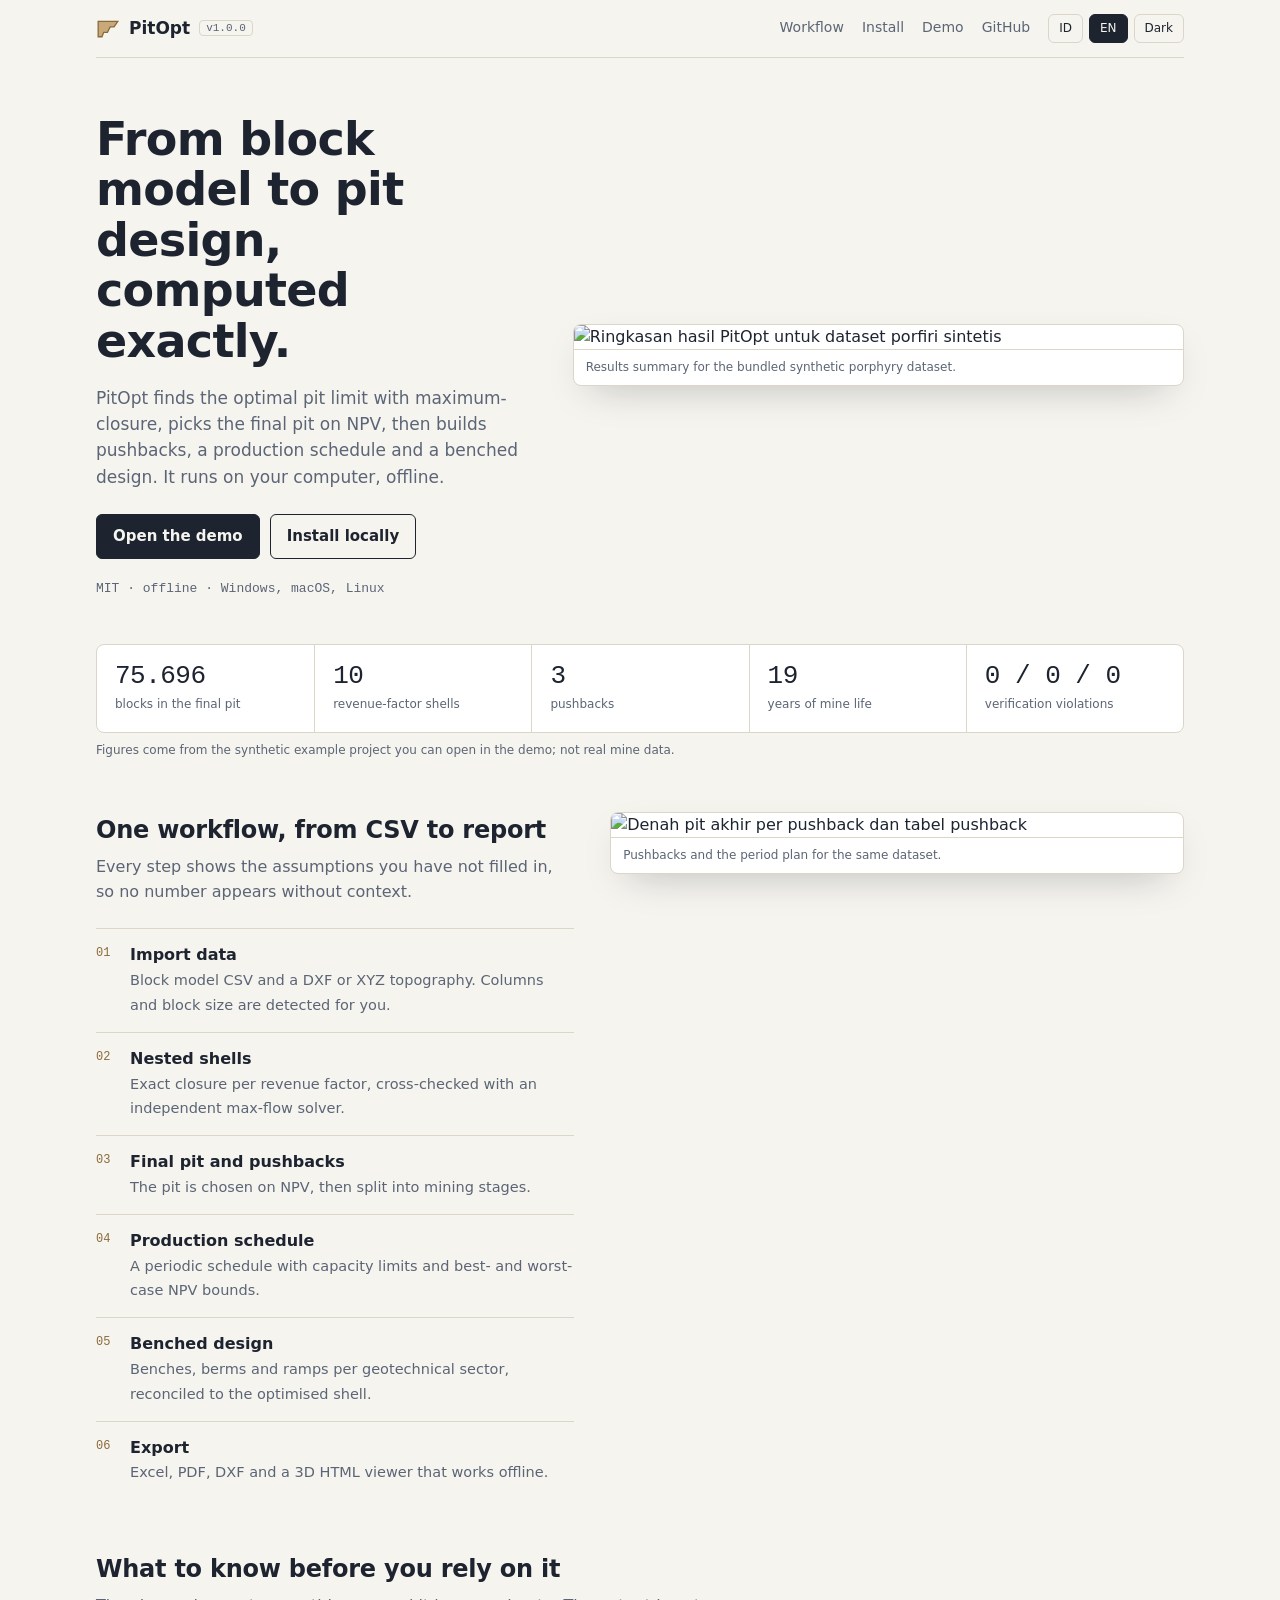
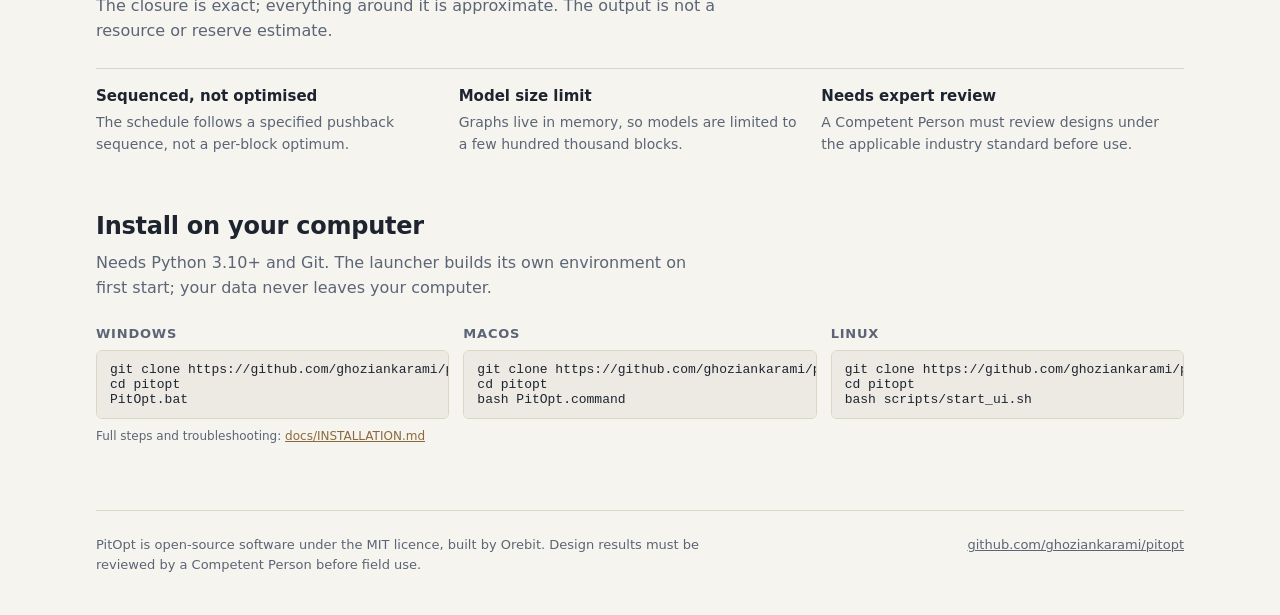
==== pitopt/ui/static/landing.html @ 596ec7da "Release v1.0.0: landing page, /demo workspace, clean install and export" ====
<!doctype html>
<html lang="id">
<head>
<meta charset="utf-8">
<meta name="viewport" content="width=device-width, initial-scale=1">
<title>PitOpt — Optimasi Tambang Terbuka</title>
<meta name="description" content="PitOpt: optimasi batas tambang terbuka secara eksak, pushback, jadwal produksi, dan desain jenjang. Berjalan lokal, offline.">
<link rel="icon" href="data:image/svg+xml,%3Csvg xmlns='http://www.w3.org/2000/svg' viewBox='0 0 22 22'%3E%3Cpath d='M2 5H20L16.5 10H13L10.5 15H7L5.5 19H2Z' fill='%23C9A97A' stroke='%238A6A3B' stroke-width='1.2'/%3E%3C/svg%3E">
<style>
@font-face{font-family:"IBM Plex Sans";src:url("/static/fonts/IBMPlexSans-var.woff2") format("woff2");font-weight:100 700;font-display:swap}
@font-face{font-family:"IBM Plex Mono";src:url("/static/fonts/IBMPlexMono-400.woff2") format("woff2");font-weight:400;font-display:swap}
@font-face{font-family:"IBM Plex Mono";src:url("/static/fonts/IBMPlexMono-500.woff2") format("woff2");font-weight:500;font-display:swap}
:root{--bg:#f6f4ef;--surface:#fff;--ink:#1d2430;--muted:#5b6575;--line:#dcd6c8;--accent:#8a6a3b;--accent-ink:#fff;--gold:#c9a97a;--code:#eceae3}
:root[data-theme="dark"]{--bg:#12161d;--surface:#1a202b;--ink:#e8ebf1;--muted:#a3adbd;--line:#2b3445;--accent:#d8b78a;--accent-ink:#12161d;--code:#0e1218}
@media (prefers-color-scheme:dark){:root:not([data-theme="light"]){--bg:#12161d;--surface:#1a202b;--ink:#e8ebf1;--muted:#a3adbd;--line:#2b3445;--accent:#d8b78a;--accent-ink:#12161d;--code:#0e1218}}
*{box-sizing:border-box}html,body{margin:0}
body{background:var(--bg);color:var(--ink);font-family:"IBM Plex Sans",system-ui,-apple-system,"Segoe UI",sans-serif;line-height:1.55}
a{color:var(--accent)}
.wrap{max-width:1120px;margin:0 auto;padding:0 16px}
.mono{font-family:"IBM Plex Mono",ui-monospace,monospace}
header.top{flex-wrap:wrap;display:flex;align-items:center;justify-content:space-between;gap:12px;padding:14px 0;border-bottom:1px solid var(--line)}
.brand{display:flex;align-items:center;gap:9px;font-weight:600;font-size:17px;color:var(--ink);text-decoration:none}
.brand svg{width:24px;height:24px}
.brand small{font:500 11px "IBM Plex Mono",monospace;color:var(--muted);border:1px solid var(--line);padding:1px 6px;border-radius:4px}
nav.links{flex-wrap:wrap;display:flex;gap:18px;align-items:center;font-size:14px}
nav.links a{color:var(--muted);text-decoration:none}nav.links a:hover{color:var(--ink)}
.tools{display:flex;gap:6px}
.tools button{font:inherit;font-size:12px;padding:4px 10px;border:1px solid var(--line);background:transparent;color:var(--ink);border-radius:6px;cursor:pointer}
.tools button[aria-pressed="true"]{background:var(--ink);color:var(--bg);border-color:var(--ink)}
.hero{display:grid;grid-template-columns:minmax(0,5fr) minmax(0,7fr);gap:40px;align-items:center;padding:56px 0 48px}
h1{font-size:clamp(30px,4.2vw,46px);line-height:1.1;margin:0 0 18px;font-weight:650;letter-spacing:-.015em}
.lead{font-size:17px;color:var(--muted);margin:0 0 24px;max-width:540px}
.cta{display:flex;gap:10px;flex-wrap:wrap}
.btn{display:inline-block;padding:10px 16px;border-radius:6px;border:1px solid var(--ink);text-decoration:none;font-weight:600;font-size:15px;color:var(--ink)}
.btn.primary{background:var(--ink);color:var(--bg)}
.facts{margin:22px 0 0;font:13px "IBM Plex Mono",monospace;color:var(--muted)}
.shot{border:1px solid var(--line);border-radius:8px;overflow:hidden;background:var(--surface);box-shadow:0 14px 40px -18px rgba(20,24,32,.35)}
.shot img{display:block;width:100%;height:auto}
.shot figcaption,.cap{font-size:12px;color:var(--muted);padding:8px 12px;border-top:1px solid var(--line)}
.nums{display:grid;grid-template-columns:repeat(5,minmax(0,1fr));border:1px solid var(--line);border-radius:8px;background:var(--surface)}
.nums div{padding:16px 18px;border-left:1px solid var(--line)}.nums div:first-child{border-left:0}
.nums b{display:block;font:500 26px "IBM Plex Mono",monospace;letter-spacing:-.02em}
.nums span{font-size:12px;color:var(--muted)}
.note{font-size:12px;color:var(--muted);margin:8px 0 0}
section{padding:52px 0 0}
h2{font-size:24px;margin:0 0 6px;font-weight:620;letter-spacing:-.01em}
.sub{color:var(--muted);margin:0 0 24px;max-width:620px}
.flow{display:grid;grid-template-columns:minmax(0,5fr) minmax(0,6fr);gap:36px;align-items:start}
ol.steps{list-style:none;margin:0;padding:0;counter-reset:s}
ol.steps li{counter-increment:s;display:grid;grid-template-columns:34px 1fr;padding:14px 0;border-top:1px solid var(--line)}
ol.steps li:before{content:counter(s,decimal-leading-zero);font:500 12px "IBM Plex Mono",monospace;color:var(--accent);padding-top:3px}
ol.steps b{display:block;font-weight:600}ol.steps span{color:var(--muted);font-size:14.5px}
.cols{display:grid;grid-template-columns:repeat(3,minmax(0,1fr));gap:0;border-top:1px solid var(--line)}
.cols div{padding:16px 20px 0 0}.cols h3{font-size:15px;margin:0 0 4px}.cols p{margin:0;font-size:14px;color:var(--muted)}
.os{display:grid;grid-template-columns:repeat(3,minmax(0,1fr));gap:14px}
.os h3{font-size:13px;margin:0 0 6px;font-weight:600;color:var(--muted);text-transform:uppercase;letter-spacing:.06em}
pre{margin:0;background:var(--code);border:1px solid var(--line);border-radius:6px;padding:11px 13px;overflow-x:auto;font:13px "IBM Plex Mono",monospace}
footer{margin-top:64px;padding:24px 0 40px;border-top:1px solid var(--line);color:var(--muted);font-size:13px;display:flex;gap:24px;justify-content:space-between;flex-wrap:wrap}
footer p{margin:0;max-width:640px}footer a{color:var(--muted)}
@media(max-width:860px){.hero,.flow{grid-template-columns:1fr}.hero{padding-top:32px}.nums{grid-template-columns:repeat(2,1fr)}.nums div:nth-child(odd){border-left:0}.nums div{border-top:1px solid var(--line)}.cols,.os{grid-template-columns:minmax(0,1fr)}nav.links a.hide-s{display:none}}
</style>
</head>
<body>
<div class="wrap">
<header class="top">
  <a class="brand" href="/" aria-label="PitOpt"><svg viewBox="0 0 22 22" aria-hidden="true"><path d="M2 5H20L16.5 10H13L10.5 15H7L5.5 19H2Z" fill="#C9A97A" stroke="#8A6A3B" stroke-width="1.2"/></svg>PitOpt <small>v1.0.0</small></a>
  <nav class="links"><a class="hide-s" href="#alur" data-i18n="nAlur">Alur kerja</a><a class="hide-s" href="#pasang" data-i18n="nPasang">Pasang</a><a href="/demo" data-i18n="nDemo">Demo</a><a href="https://github.com/ghoziankarami/pitopt" target="_blank" rel="noopener noreferrer">GitHub</a>
    <span class="tools"><button type="button" id="lang-id" data-lang="id" aria-pressed="true">ID</button><button type="button" id="lang-en" data-lang="en" aria-pressed="false">EN</button><button type="button" id="theme-toggle" aria-pressed="false" data-i18n="theme">Gelap</button></span></nav>
</header>
<main>
<div class="hero">
  <div>
    <h1 data-i18n="h1">Dari block model ke desain pit, dihitung eksak.</h1>
    <p class="lead" data-i18n="lead">PitOpt mencari batas tambang optimal lewat maximum-closure, memilih pit akhir berdasarkan NPV, lalu menyusun pushback, jadwal produksi, dan desain jenjang. Berjalan di komputer Anda, tanpa internet.</p>
    <div class="cta"><a class="btn primary" href="/demo" data-i18n="ctaDemo">Buka demo</a><a class="btn" href="#pasang" data-i18n="ctaInstall">Pasang di komputer</a></div>
    <p class="facts" data-i18n="facts">MIT · offline · Windows, macOS, Linux</p>
  </div>
  <figure class="shot" style="margin:0"><img src="/static/img/summary.webp" width="1600" alt="Ringkasan hasil PitOpt untuk dataset porfiri sintetis" fetchpriority="high"><figcaption data-i18n="cap1">Ringkasan hasil, dataset porfiri sintetis bawaan.</figcaption></figure>
</div>

<div class="nums" role="list">
  <div role="listitem"><b>75.696</b><span data-i18n="n1">blok dalam pit akhir</span></div>
  <div role="listitem"><b>10</b><span data-i18n="n2">shell revenue factor</span></div>
  <div role="listitem"><b>3</b><span data-i18n="n3">pushback</span></div>
  <div role="listitem"><b>19</b><span data-i18n="n4">tahun umur tambang</span></div>
  <div role="listitem"><b>0 / 0 / 0</b><span data-i18n="n5">pelanggaran verifikasi</span></div>
</div>
<p class="note" data-i18n="nnote">Angka dari proyek contoh sintetis yang dapat dibuka di demo; bukan data tambang nyata.</p>

<section id="alur">
  <div class="flow">
    <div>
      <h2 data-i18n="h2a">Satu alur, dari file CSV sampai laporan</h2>
      <p class="sub" data-i18n="s2a">Setiap langkah menampilkan asumsi yang belum Anda isi, supaya angka tidak keluar tanpa konteks.</p>
      <ol class="steps">
        <li><div><b data-i18n="a1t">Impor data</b><span data-i18n="a1p">Block model CSV dan topografi DXF atau XYZ. Kolom dan ukuran blok dikenali otomatis.</span></div></li>
        <li><div><b data-i18n="a2t">Shell bertingkat</b><span data-i18n="a2p">Closure eksak per revenue factor, diperiksa ulang dengan solver max-flow independen.</span></div></li>
        <li><div><b data-i18n="a3t">Pit akhir dan pushback</b><span data-i18n="a3p">Pit dipilih berdasarkan NPV, lalu dipecah menjadi tahap penambangan.</span></div></li>
        <li><div><b data-i18n="a4t">Jadwal produksi</b><span data-i18n="a4p">Jadwal per periode dengan batas kapasitas dan rentang NPV kasus terbaik dan terburuk.</span></div></li>
        <li><div><b data-i18n="a5t">Desain jenjang</b><span data-i18n="a5p">Bench, berm, dan ramp per sektor geoteknik, direkonsiliasi ke shell hasil optimasi.</span></div></li>
        <li><div><b data-i18n="a6t">Ekspor</b><span data-i18n="a6p">Excel, PDF, DXF, dan viewer 3D HTML yang jalan offline.</span></div></li>
      </ol>
    </div>
    <figure class="shot" style="margin:0"><img src="/static/img/pushback.webp" width="1600" loading="lazy" alt="Denah pit akhir per pushback dan tabel pushback"><figcaption data-i18n="cap2">Pushback dan jadwal periode untuk dataset yang sama.</figcaption></figure>
  </div>
</section>

<section>
  <h2 data-i18n="h2b">Yang perlu Anda ketahui sebelum memakainya</h2>
  <p class="sub" data-i18n="s2b">Closure-nya eksak; sisanya pendekatan. Hasil ini bukan estimasi sumber daya atau cadangan.</p>
  <div class="cols">
    <div><h3 data-i18n="b1t">Pendekatan, bukan optimum jadwal</h3><p data-i18n="b1p">Jadwal mengikuti urutan pushback yang ditentukan, bukan dioptimalkan per blok.</p></div>
    <div><h3 data-i18n="b2t">Batas ukuran model</h3><p data-i18n="b2p">Graf berada di memori, jadi model dibatasi sekitar ratusan ribu blok.</p></div>
    <div><h3 data-i18n="b3t">Perlu tinjauan ahli</h3><p data-i18n="b3p">Desain wajib ditinjau Competent Person sesuai standar industri sebelum dipakai.</p></div>
  </div>
</section>

<section id="pasang">
  <h2 data-i18n="h2c">Pasang di komputer Anda</h2>
  <p class="sub" data-i18n="s2c">Butuh Python 3.10+ dan Git. Peluncur membuat lingkungan sendiri pada start pertama; data Anda tidak keluar dari komputer.</p>
  <div class="os">
    <div><h3>Windows</h3><pre>git clone https://github.com/ghoziankarami/pitopt.git
cd pitopt
PitOpt.bat</pre></div>
    <div><h3>macOS</h3><pre>git clone https://github.com/ghoziankarami/pitopt.git
cd pitopt
bash PitOpt.command</pre></div>
    <div><h3>Linux</h3><pre>git clone https://github.com/ghoziankarami/pitopt.git
cd pitopt
bash scripts/start_ui.sh</pre></div>
  </div>
  <p class="note"><span data-i18n="inote">Langkah lengkap dan pemecahan masalah:</span> <a href="https://github.com/ghoziankarami/pitopt/blob/main/docs/INSTALLATION.md" target="_blank" rel="noopener noreferrer">docs/INSTALLATION.md</a></p>
</section>
</main>
<footer>
  <p data-i18n="foot">PitOpt adalah perangkat lunak sumber terbuka berlisensi MIT, dibuat oleh Orebit. Hasil desain wajib ditinjau Competent Person sebelum dipakai di lapangan.</p>
  <p><a href="https://github.com/ghoziankarami/pitopt" target="_blank" rel="noopener noreferrer">github.com/ghoziankarami/pitopt</a></p>
</footer>
</div>
<script>
(function () {
  var dict = {
    id: {theme:"Gelap",nAlur:"Alur kerja",nPasang:"Pasang",nDemo:"Demo",
      h1:"Dari block model ke desain pit, dihitung eksak.",
      lead:"PitOpt mencari batas tambang optimal lewat maximum-closure, memilih pit akhir berdasarkan NPV, lalu menyusun pushback, jadwal produksi, dan desain jenjang. Berjalan di komputer Anda, tanpa internet.",
      ctaDemo:"Buka demo",ctaInstall:"Pasang di komputer",facts:"MIT · offline · Windows, macOS, Linux",
      cap1:"Ringkasan hasil, dataset porfiri sintetis bawaan.",
      n1:"blok dalam pit akhir",n2:"shell revenue factor",n3:"pushback",n4:"tahun umur tambang",n5:"pelanggaran verifikasi",
      nnote:"Angka dari proyek contoh sintetis yang dapat dibuka di demo; bukan data tambang nyata.",
      h2a:"Satu alur, dari file CSV sampai laporan",s2a:"Setiap langkah menampilkan asumsi yang belum Anda isi, supaya angka tidak keluar tanpa konteks.",
      a1t:"Impor data",a1p:"Block model CSV dan topografi DXF atau XYZ. Kolom dan ukuran blok dikenali otomatis.",
      a2t:"Shell bertingkat",a2p:"Closure eksak per revenue factor, diperiksa ulang dengan solver max-flow independen.",
      a3t:"Pit akhir dan pushback",a3p:"Pit dipilih berdasarkan NPV, lalu dipecah menjadi tahap penambangan.",
      a4t:"Jadwal produksi",a4p:"Jadwal per periode dengan batas kapasitas dan rentang NPV kasus terbaik dan terburuk.",
      a5t:"Desain jenjang",a5p:"Bench, berm, dan ramp per sektor geoteknik, direkonsiliasi ke shell hasil optimasi.",
      a6t:"Ekspor",a6p:"Excel, PDF, DXF, dan viewer 3D HTML yang jalan offline.",
      cap2:"Pushback dan jadwal periode untuk dataset yang sama.",
      h2b:"Yang perlu Anda ketahui sebelum memakainya",s2b:"Closure-nya eksak; sisanya pendekatan. Hasil ini bukan estimasi sumber daya atau cadangan.",
      b1t:"Pendekatan, bukan optimum jadwal",b1p:"Jadwal mengikuti urutan pushback yang ditentukan, bukan dioptimalkan per blok.",
      b2t:"Batas ukuran model",b2p:"Graf berada di memori, jadi model dibatasi sekitar ratusan ribu blok.",
      b3t:"Perlu tinjauan ahli",b3p:"Desain wajib ditinjau Competent Person sesuai standar industri sebelum dipakai.",
      h2c:"Pasang di komputer Anda",s2c:"Butuh Python 3.10+ dan Git. Peluncur membuat lingkungan sendiri pada start pertama; data Anda tidak keluar dari komputer.",
      inote:"Langkah lengkap dan pemecahan masalah:",
      foot:"PitOpt adalah perangkat lunak sumber terbuka berlisensi MIT, dibuat oleh Orebit. Hasil desain wajib ditinjau Competent Person sebelum dipakai di lapangan."},
    en: {theme:"Dark",nAlur:"Workflow",nPasang:"Install",nDemo:"Demo",
      h1:"From block model to pit design, computed exactly.",
      lead:"PitOpt finds the optimal pit limit with maximum-closure, picks the final pit on NPV, then builds pushbacks, a production schedule and a benched design. It runs on your computer, offline.",
      ctaDemo:"Open the demo",ctaInstall:"Install locally",facts:"MIT · offline · Windows, macOS, Linux",
      cap1:"Results summary for the bundled synthetic porphyry dataset.",
      n1:"blocks in the final pit",n2:"revenue-factor shells",n3:"pushbacks",n4:"years of mine life",n5:"verification violations",
      nnote:"Figures come from the synthetic example project you can open in the demo; not real mine data.",
      h2a:"One workflow, from CSV to report",s2a:"Every step shows the assumptions you have not filled in, so no number appears without context.",
      a1t:"Import data",a1p:"Block model CSV and a DXF or XYZ topography. Columns and block size are detected for you.",
      a2t:"Nested shells",a2p:"Exact closure per revenue factor, cross-checked with an independent max-flow solver.",
      a3t:"Final pit and pushbacks",a3p:"The pit is chosen on NPV, then split into mining stages.",
      a4t:"Production schedule",a4p:"A periodic schedule with capacity limits and best- and worst-case NPV bounds.",
      a5t:"Benched design",a5p:"Benches, berms and ramps per geotechnical sector, reconciled to the optimised shell.",
      a6t:"Export",a6p:"Excel, PDF, DXF and a 3D HTML viewer that works offline.",
      cap2:"Pushbacks and the period plan for the same dataset.",
      h2b:"What to know before you rely on it",s2b:"The closure is exact; everything around it is approximate. The output is not a resource or reserve estimate.",
      b1t:"Sequenced, not optimised",b1p:"The schedule follows a specified pushback sequence, not a per-block optimum.",
      b2t:"Model size limit",b2p:"Graphs live in memory, so models are limited to a few hundred thousand blocks.",
      b3t:"Needs expert review",b3p:"A Competent Person must review designs under the applicable industry standard before use.",
      h2c:"Install on your computer",s2c:"Needs Python 3.10+ and Git. The launcher builds its own environment on first start; your data never leaves your computer.",
      inote:"Full steps and troubleshooting:",
      foot:"PitOpt is open-source software under the MIT licence, built by Orebit. Design results must be reviewed by a Competent Person before field use."}
  };
  var root = document.documentElement;
  function readStore(k){try{return localStorage.getItem(k);}catch(e){return null;}}
  function writeStore(k,v){try{localStorage.setItem(k,v);}catch(e){}}
  function isDark(){return root.getAttribute("data-theme")==="dark"||(!root.getAttribute("data-theme")&&window.matchMedia&&window.matchMedia("(prefers-color-scheme: dark)").matches);}
  function applyLang(lang){
    if(!dict[lang])lang="id"; root.lang=lang;
    document.querySelectorAll("[data-i18n]").forEach(function(el){var k=el.getAttribute("data-i18n");if(dict[lang][k])el.textContent=dict[lang][k];});
    document.getElementById("lang-id").setAttribute("aria-pressed",String(lang==="id"));
    document.getElementById("lang-en").setAttribute("aria-pressed",String(lang==="en"));
    writeStore("pitopt-lang",lang);
  }
  function applyTheme(t){
    if(t==="dark"||t==="light")root.setAttribute("data-theme",t);
    document.getElementById("theme-toggle").setAttribute("aria-pressed",String(isDark()));
    if(t)writeStore("pitopt-theme",t);
  }
  document.getElementById("lang-id").addEventListener("click",function(){applyLang("id");});
  document.getElementById("lang-en").addEventListener("click",function(){applyLang("en");});
  document.getElementById("theme-toggle").addEventListener("click",function(){applyTheme(isDark()?"light":"dark");});
  applyTheme(readStore("pitopt-theme"));
  applyLang(readStore("pitopt-lang")||((navigator.language||"id").toLowerCase().indexOf("en")===0?"en":"id"));
})();
</script>
</body>
</html>
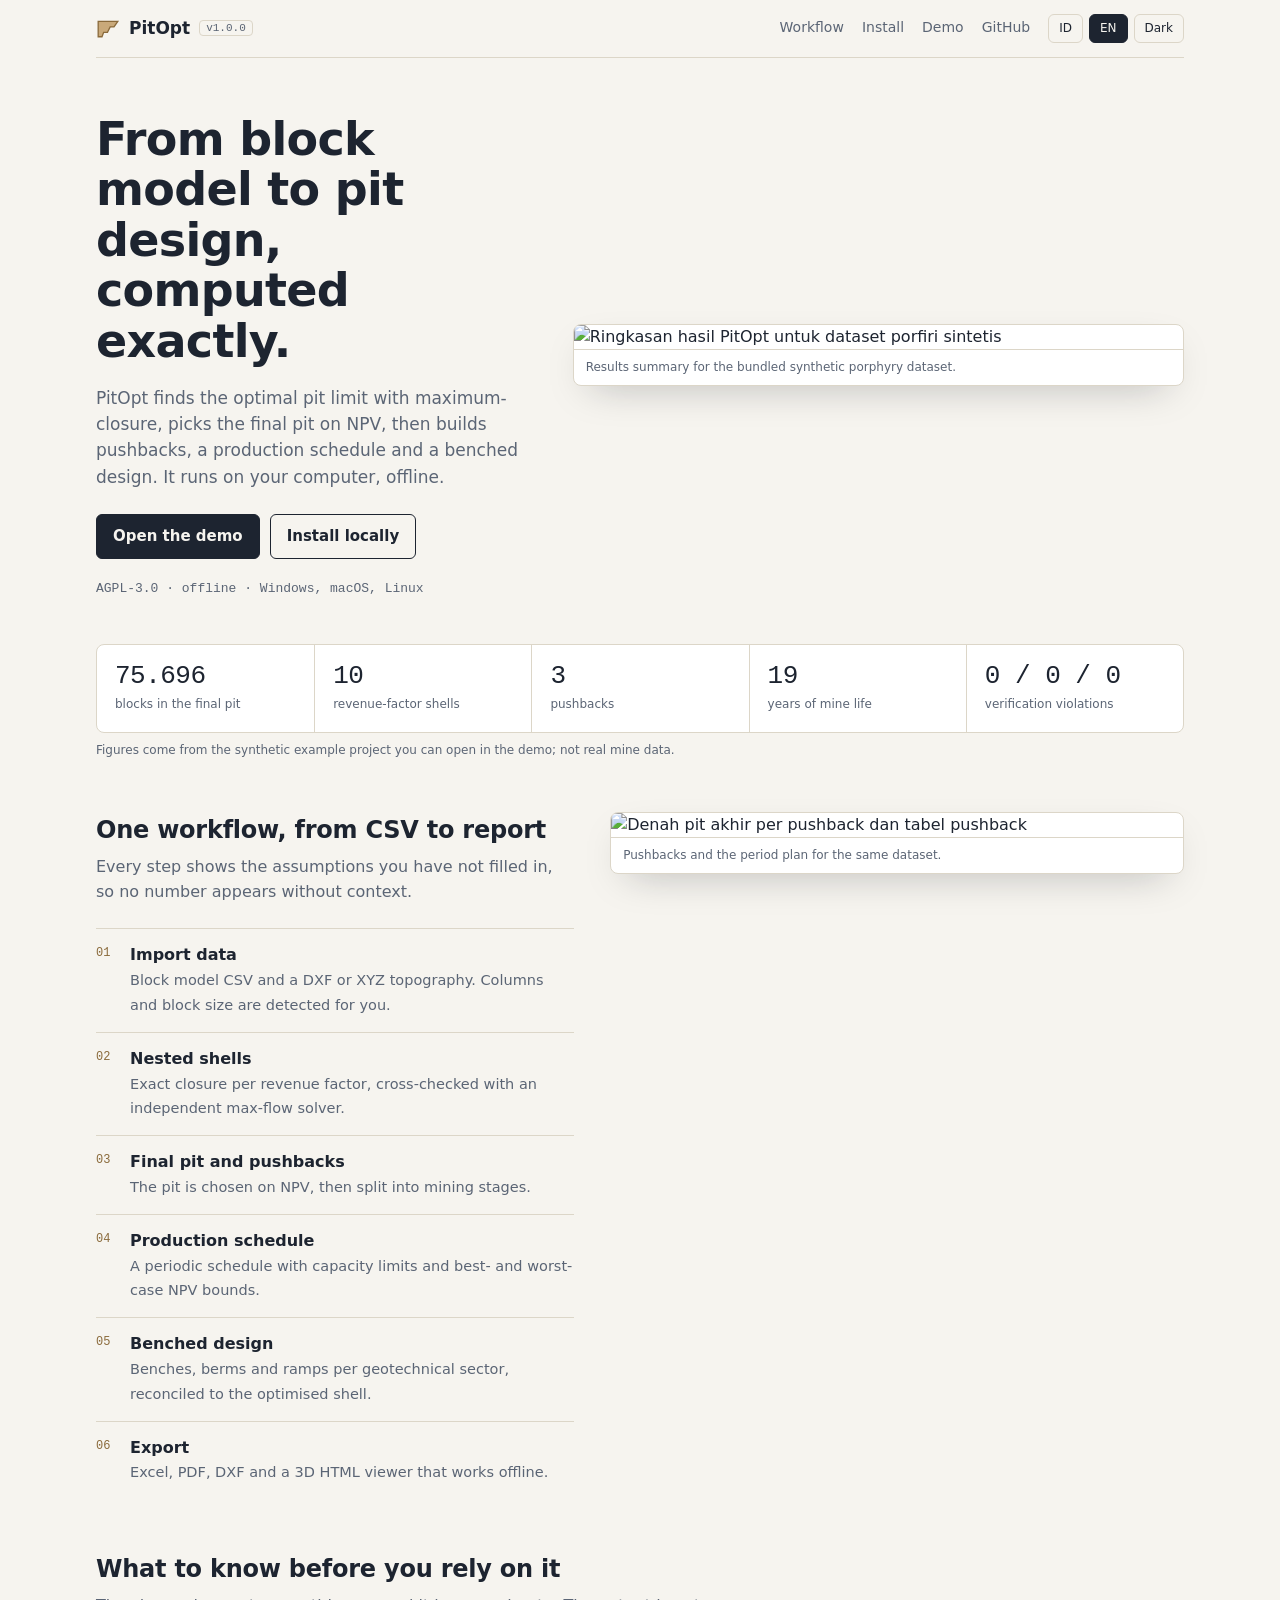
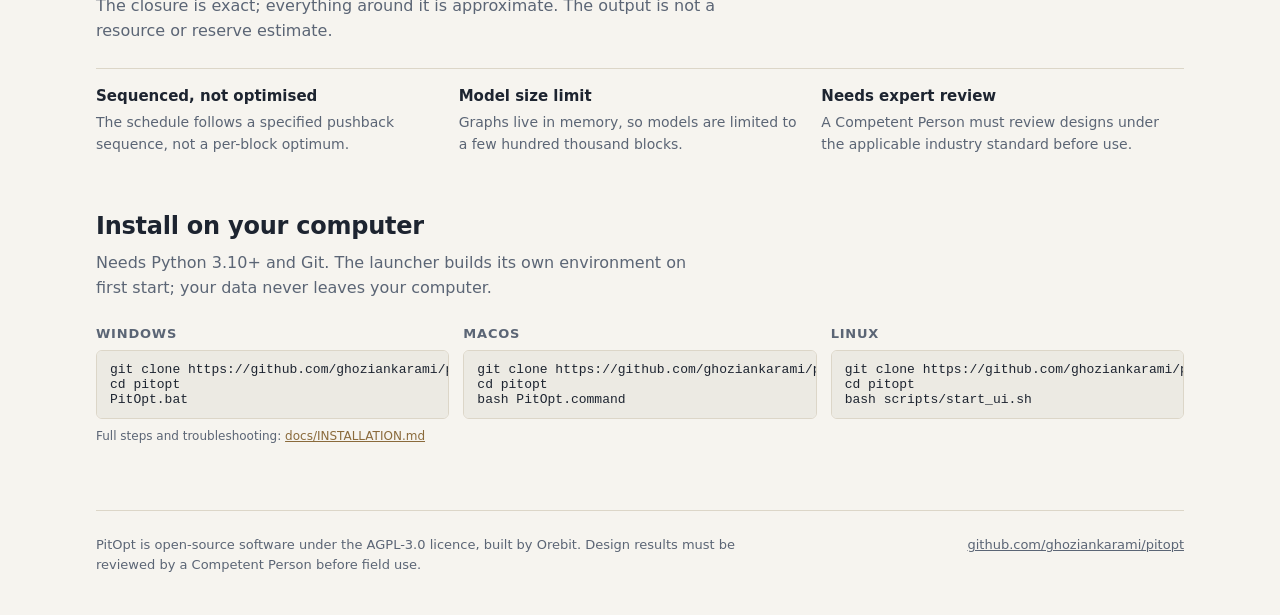
==== commit 05cd6262: "Relicense to AGPL-3.0-only: LICENSE, NOTICE, SPDX headers, DCO sign-off, README and trademark policy" ====
--- a/pitopt/ui/static/landing.html
+++ b/pitopt/ui/static/landing.html
@@ -73,7 +73,7 @@
     <h1 data-i18n="h1">Dari block model ke desain pit, dihitung eksak.</h1>
     <p class="lead" data-i18n="lead">PitOpt mencari batas tambang optimal lewat maximum-closure, memilih pit akhir berdasarkan NPV, lalu menyusun pushback, jadwal produksi, dan desain jenjang. Berjalan di komputer Anda, tanpa internet.</p>
     <div class="cta"><a class="btn primary" href="/demo" data-i18n="ctaDemo">Buka demo</a><a class="btn" href="#pasang" data-i18n="ctaInstall">Pasang di komputer</a></div>
-    <p class="facts" data-i18n="facts">MIT · offline · Windows, macOS, Linux</p>
+    <p class="facts" data-i18n="facts">AGPL-3.0 · offline · Windows, macOS, Linux</p>
   </div>
   <figure class="shot" style="margin:0"><img src="/static/img/summary.webp" width="1600" alt="Ringkasan hasil PitOpt untuk dataset porfiri sintetis" fetchpriority="high"><figcaption data-i18n="cap1">Ringkasan hasil, dataset porfiri sintetis bawaan.</figcaption></figure>
 </div>
@@ -133,7 +133,7 @@
 </section>
 </main>
 <footer>
-  <p data-i18n="foot">PitOpt adalah perangkat lunak sumber terbuka berlisensi MIT, dibuat oleh Orebit. Hasil desain wajib ditinjau Competent Person sebelum dipakai di lapangan.</p>
+  <p data-i18n="foot">PitOpt adalah perangkat lunak sumber terbuka berlisensi AGPL-3.0, dibuat oleh Orebit. Hasil desain wajib ditinjau Competent Person sebelum dipakai di lapangan.</p>
   <p><a href="https://github.com/ghoziankarami/pitopt" target="_blank" rel="noopener noreferrer">github.com/ghoziankarami/pitopt</a></p>
 </footer>
 </div>
@@ -143,7 +143,7 @@
     id: {theme:"Gelap",nAlur:"Alur kerja",nPasang:"Pasang",nDemo:"Demo",
       h1:"Dari block model ke desain pit, dihitung eksak.",
       lead:"PitOpt mencari batas tambang optimal lewat maximum-closure, memilih pit akhir berdasarkan NPV, lalu menyusun pushback, jadwal produksi, dan desain jenjang. Berjalan di komputer Anda, tanpa internet.",
-      ctaDemo:"Buka demo",ctaInstall:"Pasang di komputer",facts:"MIT · offline · Windows, macOS, Linux",
+      ctaDemo:"Buka demo",ctaInstall:"Pasang di komputer",facts:"AGPL-3.0 · offline · Windows, macOS, Linux",
       cap1:"Ringkasan hasil, dataset porfiri sintetis bawaan.",
       n1:"blok dalam pit akhir",n2:"shell revenue factor",n3:"pushback",n4:"tahun umur tambang",n5:"pelanggaran verifikasi",
       nnote:"Angka dari proyek contoh sintetis yang dapat dibuka di demo; bukan data tambang nyata.",
@@ -161,11 +161,11 @@
       b3t:"Perlu tinjauan ahli",b3p:"Desain wajib ditinjau Competent Person sesuai standar industri sebelum dipakai.",
       h2c:"Pasang di komputer Anda",s2c:"Butuh Python 3.10+ dan Git. Peluncur membuat lingkungan sendiri pada start pertama; data Anda tidak keluar dari komputer.",
       inote:"Langkah lengkap dan pemecahan masalah:",
-      foot:"PitOpt adalah perangkat lunak sumber terbuka berlisensi MIT, dibuat oleh Orebit. Hasil desain wajib ditinjau Competent Person sebelum dipakai di lapangan."},
+      foot:"PitOpt adalah perangkat lunak sumber terbuka berlisensi AGPL-3.0, dibuat oleh Orebit. Hasil desain wajib ditinjau Competent Person sebelum dipakai di lapangan."},
     en: {theme:"Dark",nAlur:"Workflow",nPasang:"Install",nDemo:"Demo",
       h1:"From block model to pit design, computed exactly.",
       lead:"PitOpt finds the optimal pit limit with maximum-closure, picks the final pit on NPV, then builds pushbacks, a production schedule and a benched design. It runs on your computer, offline.",
-      ctaDemo:"Open the demo",ctaInstall:"Install locally",facts:"MIT · offline · Windows, macOS, Linux",
+      ctaDemo:"Open the demo",ctaInstall:"Install locally",facts:"AGPL-3.0 · offline · Windows, macOS, Linux",
       cap1:"Results summary for the bundled synthetic porphyry dataset.",
       n1:"blocks in the final pit",n2:"revenue-factor shells",n3:"pushbacks",n4:"years of mine life",n5:"verification violations",
       nnote:"Figures come from the synthetic example project you can open in the demo; not real mine data.",
@@ -183,7 +183,7 @@
       b3t:"Needs expert review",b3p:"A Competent Person must review designs under the applicable industry standard before use.",
       h2c:"Install on your computer",s2c:"Needs Python 3.10+ and Git. The launcher builds its own environment on first start; your data never leaves your computer.",
       inote:"Full steps and troubleshooting:",
-      foot:"PitOpt is open-source software under the MIT licence, built by Orebit. Design results must be reviewed by a Competent Person before field use."}
+      foot:"PitOpt is open-source software under the AGPL-3.0 licence, built by Orebit. Design results must be reviewed by a Competent Person before field use."}
   };
   var root = document.documentElement;
   function readStore(k){try{return localStorage.getItem(k);}catch(e){return null;}}
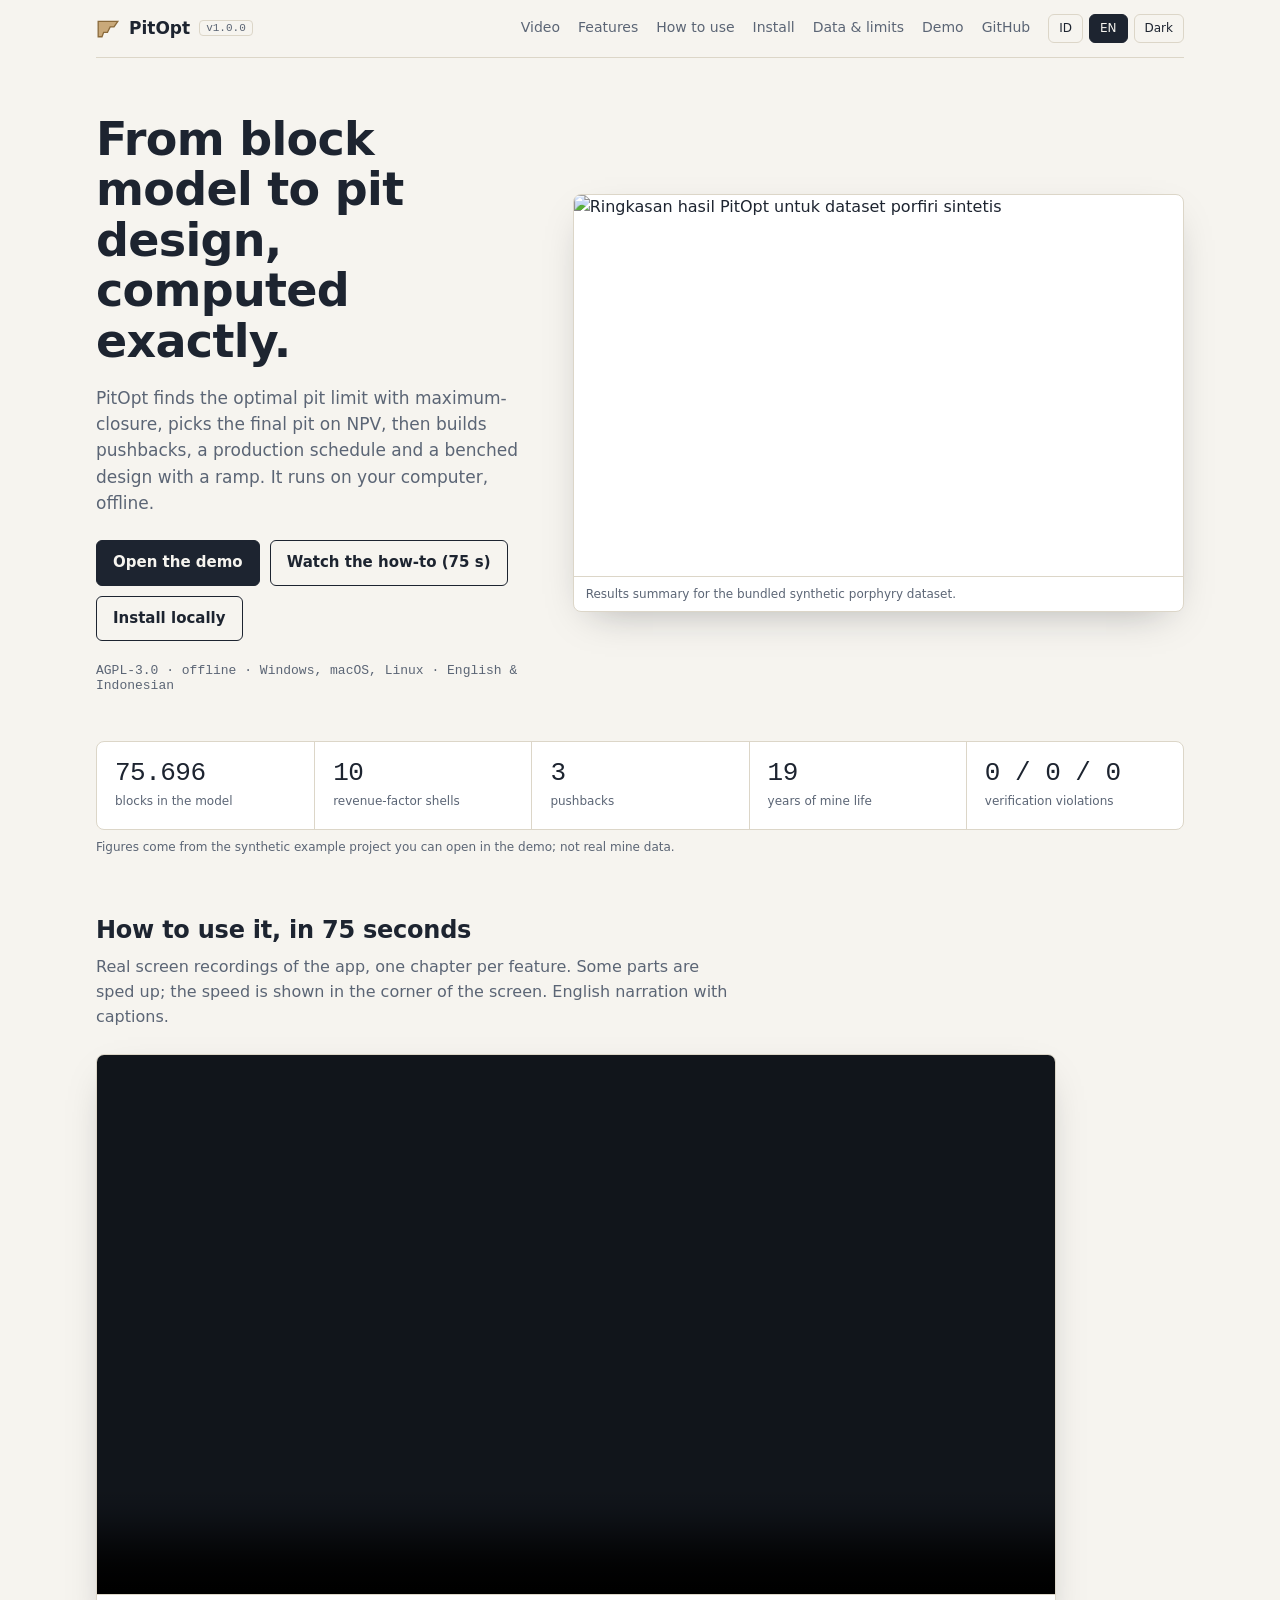
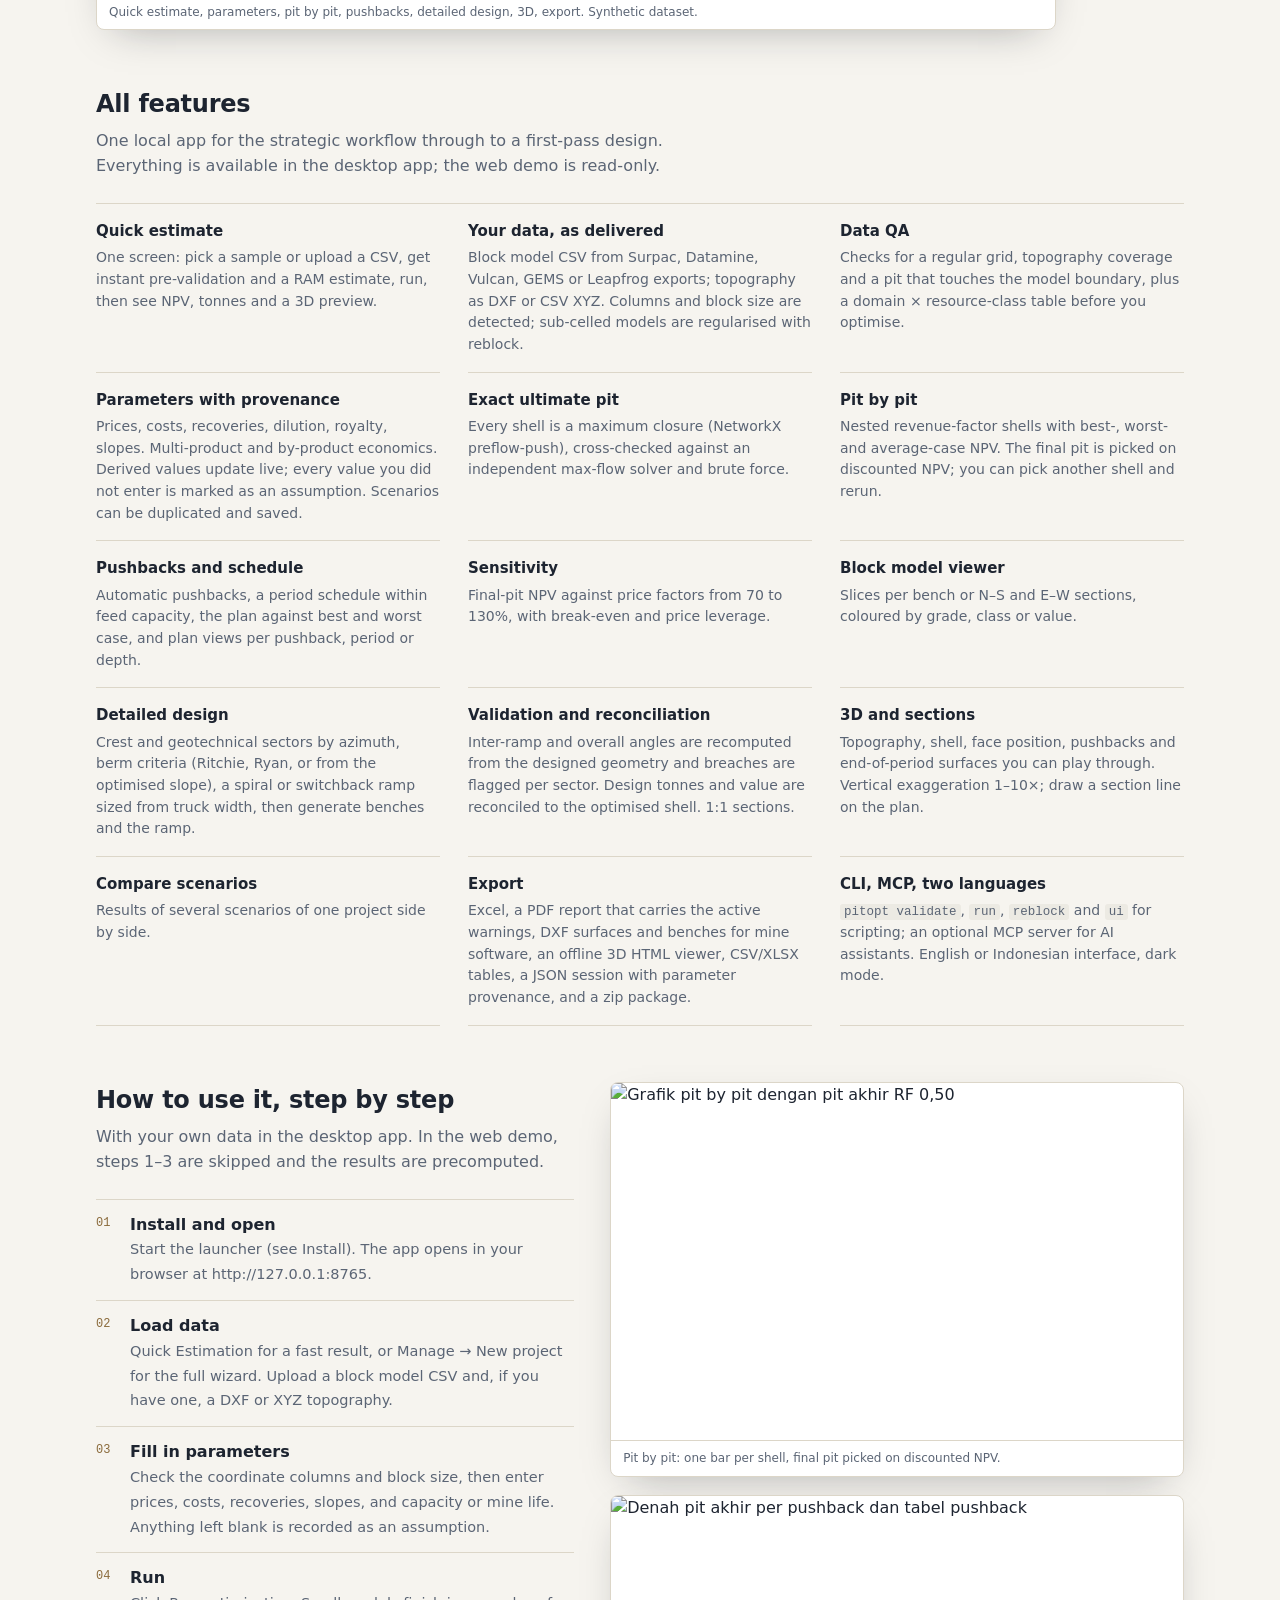
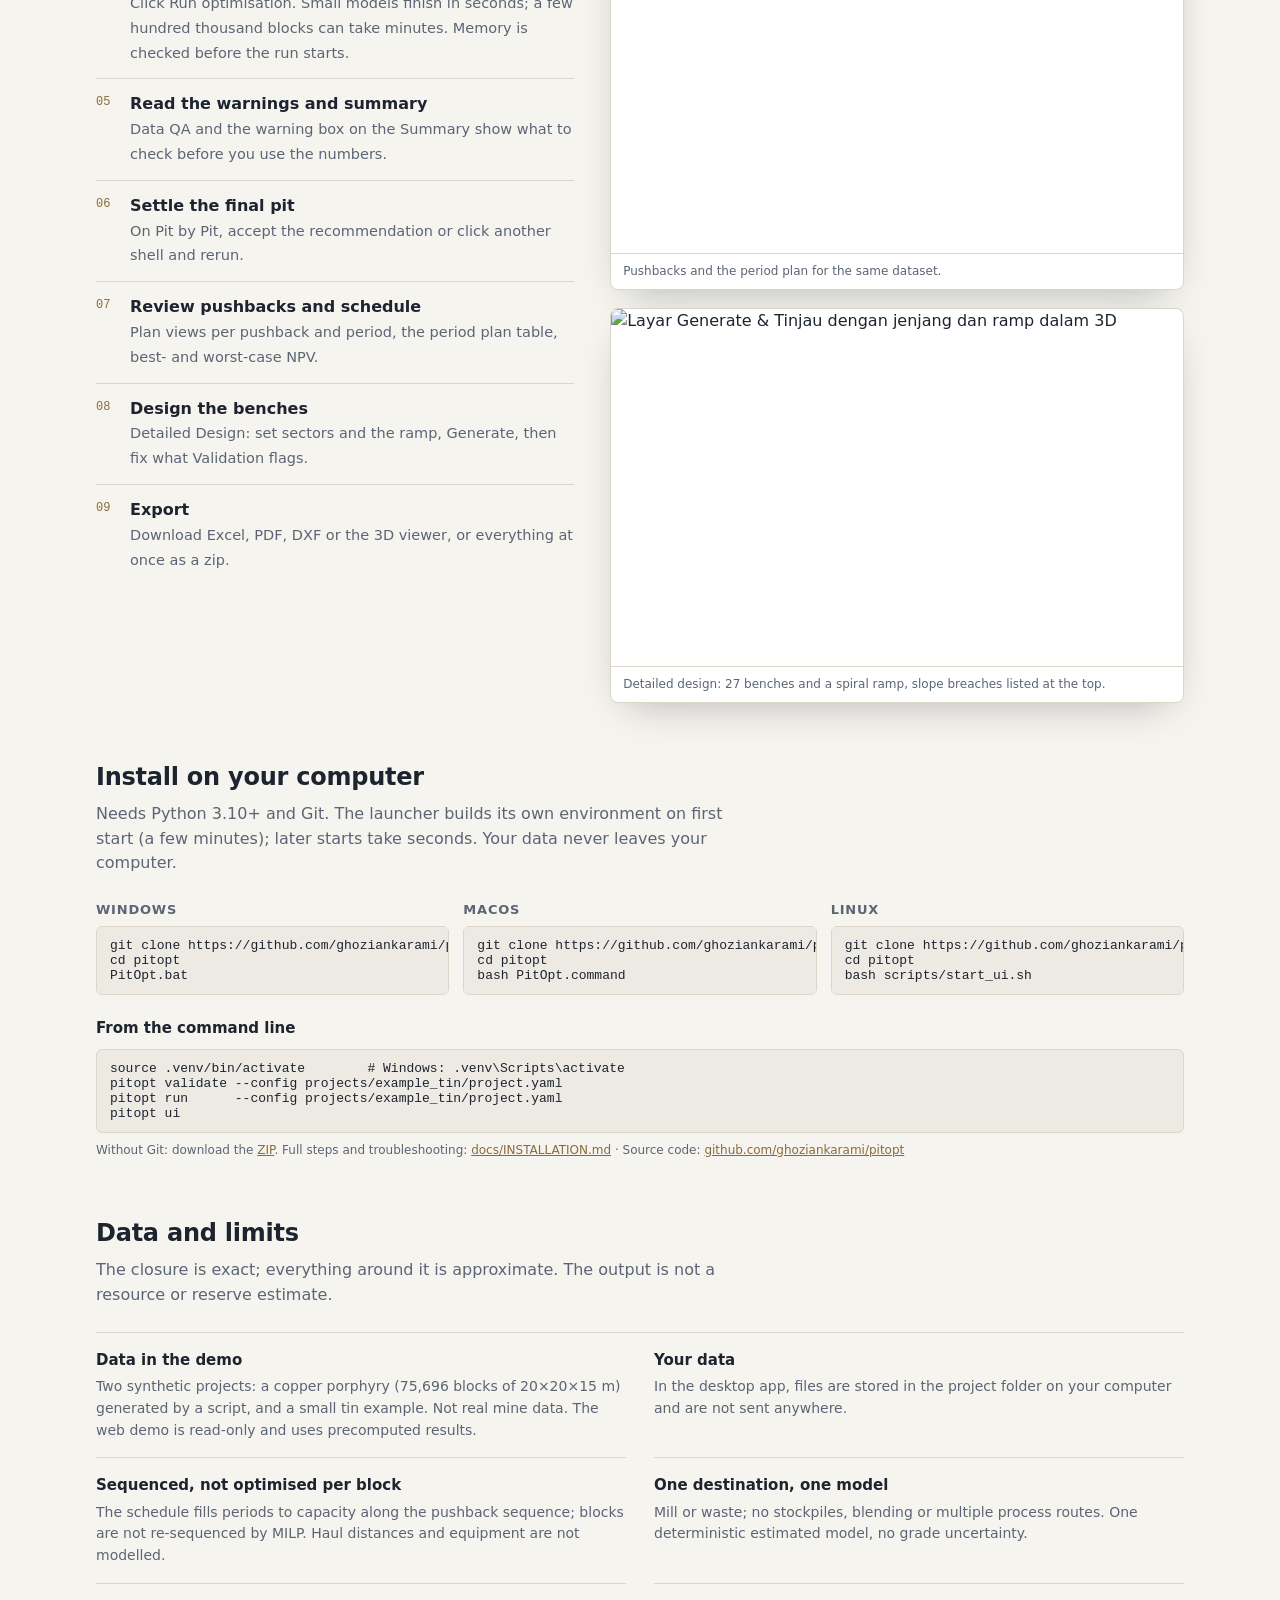
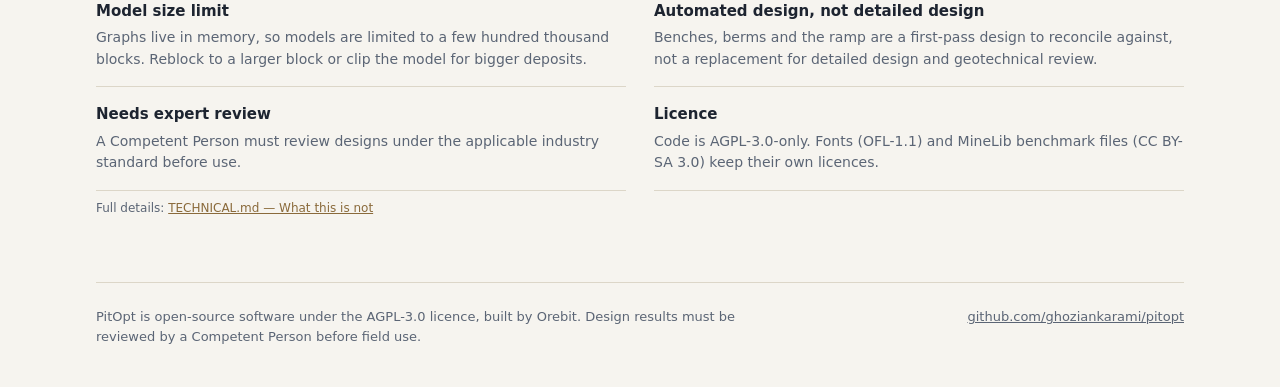
==== commit 7f753340: "Landing: full feature list, step-by-step use, data and limits, 75 s how-to video, new og:image Video" ====
--- a/pitopt/ui/static/landing.html
+++ b/pitopt/ui/static/landing.html
@@ -4,7 +4,18 @@
 <meta charset="utf-8">
 <meta name="viewport" content="width=device-width, initial-scale=1">
 <title>PitOpt — Optimasi Tambang Terbuka</title>
-<meta name="description" content="PitOpt: optimasi batas tambang terbuka secara eksak, pushback, jadwal produksi, dan desain jenjang. Berjalan lokal, offline.">
+<meta name="description" content="PitOpt: perangkat lunak sumber terbuka untuk perencanaan tambang terbuka. Optimasi batas pit eksak, pushback, jadwal produksi, desain jenjang dan ramp. Berjalan di komputer Anda.">
+<link rel="canonical" href="https://pitopt.orebit.id/">
+<meta property="og:type" content="website">
+<meta property="og:url" content="https://pitopt.orebit.id/">
+<meta property="og:title" content="PitOpt — open-source open-pit mine planning">
+<meta property="og:description" content="Exact ultimate-pit optimisation, pushbacks, schedule, and benched pit design with ramps. Runs on your own computer. Try the synthetic demo or watch the 75-second how-to.">
+<meta property="og:image" content="https://pitopt.orebit.id/static/img/og-pitopt-2026-11.png">
+<meta property="og:image:width" content="1200">
+<meta property="og:image:height" content="630">
+<meta property="og:image:alt" content="PitOpt results summary and benched pit design">
+<meta name="twitter:card" content="summary_large_image">
+<meta name="twitter:image" content="https://pitopt.orebit.id/static/img/og-pitopt-2026-11.png">
 <link rel="icon" href="data:image/svg+xml,%3Csvg xmlns='http://www.w3.org/2000/svg' viewBox='0 0 22 22'%3E%3Cpath d='M2 5H20L16.5 10H13L10.5 15H7L5.5 19H2Z' fill='%23C9A97A' stroke='%238A6A3B' stroke-width='1.2'/%3E%3C/svg%3E">
 <style>
 @font-face{font-family:"IBM Plex Sans";src:url("/static/fonts/IBMPlexSans-var.woff2") format("woff2");font-weight:100 700;font-display:swap}
@@ -13,7 +24,7 @@
 :root{--bg:#f6f4ef;--surface:#fff;--ink:#1d2430;--muted:#5b6575;--line:#dcd6c8;--accent:#8a6a3b;--accent-ink:#fff;--gold:#c9a97a;--code:#eceae3}
 :root[data-theme="dark"]{--bg:#12161d;--surface:#1a202b;--ink:#e8ebf1;--muted:#a3adbd;--line:#2b3445;--accent:#d8b78a;--accent-ink:#12161d;--code:#0e1218}
 @media (prefers-color-scheme:dark){:root:not([data-theme="light"]){--bg:#12161d;--surface:#1a202b;--ink:#e8ebf1;--muted:#a3adbd;--line:#2b3445;--accent:#d8b78a;--accent-ink:#12161d;--code:#0e1218}}
-*{box-sizing:border-box}html,body{margin:0}
+*{box-sizing:border-box}html,body{margin:0}html{scroll-behavior:smooth}
 body{background:var(--bg);color:var(--ink);font-family:"IBM Plex Sans",system-ui,-apple-system,"Segoe UI",sans-serif;line-height:1.55}
 a{color:var(--accent)}
 .wrap{max-width:1120px;margin:0 auto;padding:0 16px}
@@ -35,51 +46,62 @@
 .btn.primary{background:var(--ink);color:var(--bg)}
 .facts{margin:22px 0 0;font:13px "IBM Plex Mono",monospace;color:var(--muted)}
 .shot{border:1px solid var(--line);border-radius:8px;overflow:hidden;background:var(--surface);box-shadow:0 14px 40px -18px rgba(20,24,32,.35)}
-.shot img{display:block;width:100%;height:auto}
+.shot img,.shot video{display:block;width:100%;height:auto}
 .shot figcaption,.cap{font-size:12px;color:var(--muted);padding:8px 12px;border-top:1px solid var(--line)}
 .nums{display:grid;grid-template-columns:repeat(5,minmax(0,1fr));border:1px solid var(--line);border-radius:8px;background:var(--surface)}
 .nums div{padding:16px 18px;border-left:1px solid var(--line)}.nums div:first-child{border-left:0}
 .nums b{display:block;font:500 26px "IBM Plex Mono",monospace;letter-spacing:-.02em}
 .nums span{font-size:12px;color:var(--muted)}
 .note{font-size:12px;color:var(--muted);margin:8px 0 0}
-section{padding:52px 0 0}
+section{padding:56px 0 0;scroll-margin-top:8px}
 h2{font-size:24px;margin:0 0 6px;font-weight:620;letter-spacing:-.01em}
-.sub{color:var(--muted);margin:0 0 24px;max-width:620px}
+h3{font-size:15px;margin:0 0 4px;font-weight:620}
+.sub{color:var(--muted);margin:0 0 24px;max-width:640px}
+.video{max-width:960px}
+.video video{aspect-ratio:16/9;background:#11151b}
 .flow{display:grid;grid-template-columns:minmax(0,5fr) minmax(0,6fr);gap:36px;align-items:start}
+.flow .shots{display:grid;gap:18px}
 ol.steps{list-style:none;margin:0;padding:0;counter-reset:s}
-ol.steps li{counter-increment:s;display:grid;grid-template-columns:34px 1fr;padding:14px 0;border-top:1px solid var(--line)}
+ol.steps li{counter-increment:s;display:grid;grid-template-columns:34px 1fr;padding:13px 0;border-top:1px solid var(--line)}
 ol.steps li:before{content:counter(s,decimal-leading-zero);font:500 12px "IBM Plex Mono",monospace;color:var(--accent);padding-top:3px}
 ol.steps b{display:block;font-weight:600}ol.steps span{color:var(--muted);font-size:14.5px}
-.cols{display:grid;grid-template-columns:repeat(3,minmax(0,1fr));gap:0;border-top:1px solid var(--line)}
-.cols div{padding:16px 20px 0 0}.cols h3{font-size:15px;margin:0 0 4px}.cols p{margin:0;font-size:14px;color:var(--muted)}
+.feats{display:grid;grid-template-columns:repeat(3,minmax(0,1fr));gap:0 28px;border-top:1px solid var(--line)}
+.feats div{padding:16px 0;border-bottom:1px solid var(--line)}
+.feats p{margin:0;font-size:14px;color:var(--muted)}
+.feats code,.limits code{font:12.5px "IBM Plex Mono",monospace;background:var(--code);padding:1px 4px;border-radius:3px}
+.cols{display:grid;grid-template-columns:repeat(3,minmax(0,1fr));gap:0 28px;border-top:1px solid var(--line)}
+.cols div{padding:16px 0 0}.cols p{margin:0;font-size:14px;color:var(--muted)}
+.limits{display:grid;grid-template-columns:repeat(2,minmax(0,1fr));gap:0 28px;border-top:1px solid var(--line)}
+.limits div{padding:16px 0;border-bottom:1px solid var(--line)}.limits p{margin:0;font-size:14px;color:var(--muted)}
 .os{display:grid;grid-template-columns:repeat(3,minmax(0,1fr));gap:14px}
 .os h3{font-size:13px;margin:0 0 6px;font-weight:600;color:var(--muted);text-transform:uppercase;letter-spacing:.06em}
 pre{margin:0;background:var(--code);border:1px solid var(--line);border-radius:6px;padding:11px 13px;overflow-x:auto;font:13px "IBM Plex Mono",monospace}
+.cli{margin-top:22px}.cli h3{margin-bottom:8px}
 footer{margin-top:64px;padding:24px 0 40px;border-top:1px solid var(--line);color:var(--muted);font-size:13px;display:flex;gap:24px;justify-content:space-between;flex-wrap:wrap}
 footer p{margin:0;max-width:640px}footer a{color:var(--muted)}
-@media(max-width:860px){.hero,.flow{grid-template-columns:1fr}.hero{padding-top:32px}.nums{grid-template-columns:repeat(2,1fr)}.nums div:nth-child(odd){border-left:0}.nums div{border-top:1px solid var(--line)}.cols,.os{grid-template-columns:minmax(0,1fr)}nav.links a.hide-s{display:none}}
+@media(max-width:860px){.nums b{font-size:22px}.hero,.flow{grid-template-columns:1fr}.hero{padding-top:32px}.nums{grid-template-columns:repeat(2,1fr)}.nums div:nth-child(odd){border-left:0}.nums div{border-top:1px solid var(--line)}.cols,.os,.feats,.limits{grid-template-columns:minmax(0,1fr)}nav.links a.hide-s{display:none}}
 </style>
 </head>
 <body>
 <div class="wrap">
 <header class="top">
   <a class="brand" href="/" aria-label="PitOpt"><svg viewBox="0 0 22 22" aria-hidden="true"><path d="M2 5H20L16.5 10H13L10.5 15H7L5.5 19H2Z" fill="#C9A97A" stroke="#8A6A3B" stroke-width="1.2"/></svg>PitOpt <small>v1.0.0</small></a>
-  <nav class="links"><a class="hide-s" href="#alur" data-i18n="nAlur">Alur kerja</a><a class="hide-s" href="#pasang" data-i18n="nPasang">Pasang</a><a href="/demo" data-i18n="nDemo">Demo</a><a href="https://github.com/ghoziankarami/pitopt" target="_blank" rel="noopener noreferrer">GitHub</a>
+  <nav class="links"><a class="hide-s" href="#video" data-i18n="nVideo">Video</a><a class="hide-s" href="#fitur" data-i18n="nFitur">Fitur</a><a class="hide-s" href="#cara" data-i18n="nCara">Cara pakai</a><a class="hide-s" href="#pasang" data-i18n="nPasang">Pasang</a><a class="hide-s" href="#batas" data-i18n="nBatas">Data &amp; batas</a><a href="/demo" data-i18n="nDemo">Demo</a><a href="https://github.com/ghoziankarami/pitopt" target="_blank" rel="noopener noreferrer">GitHub</a>
     <span class="tools"><button type="button" id="lang-id" data-lang="id" aria-pressed="true">ID</button><button type="button" id="lang-en" data-lang="en" aria-pressed="false">EN</button><button type="button" id="theme-toggle" aria-pressed="false" data-i18n="theme">Gelap</button></span></nav>
 </header>
 <main>
 <div class="hero">
   <div>
     <h1 data-i18n="h1">Dari block model ke desain pit, dihitung eksak.</h1>
-    <p class="lead" data-i18n="lead">PitOpt mencari batas tambang optimal lewat maximum-closure, memilih pit akhir berdasarkan NPV, lalu menyusun pushback, jadwal produksi, dan desain jenjang. Berjalan di komputer Anda, tanpa internet.</p>
-    <div class="cta"><a class="btn primary" href="/demo" data-i18n="ctaDemo">Buka demo</a><a class="btn" href="#pasang" data-i18n="ctaInstall">Pasang di komputer</a></div>
-    <p class="facts" data-i18n="facts">AGPL-3.0 · offline · Windows, macOS, Linux</p>
-  </div>
-  <figure class="shot" style="margin:0"><img src="/static/img/summary.webp" width="1600" alt="Ringkasan hasil PitOpt untuk dataset porfiri sintetis" fetchpriority="high"><figcaption data-i18n="cap1">Ringkasan hasil, dataset porfiri sintetis bawaan.</figcaption></figure>
+    <p class="lead" data-i18n="lead">PitOpt mencari batas tambang optimal lewat maximum-closure, memilih pit akhir berdasarkan NPV, lalu menyusun pushback, jadwal produksi, dan desain jenjang dengan ramp. Berjalan di komputer Anda, tanpa internet.</p>
+    <div class="cta"><a class="btn primary" href="/demo" data-i18n="ctaDemo">Buka demo</a><a class="btn" href="#video" data-i18n="ctaVideo">Tonton cara pakai (75 dtk)</a><a class="btn" href="#pasang" data-i18n="ctaInstall">Pasang di komputer</a></div>
+    <p class="facts" data-i18n="facts">AGPL-3.0 · offline · Windows, macOS, Linux · Indonesia &amp; Inggris</p>
+  </div>
+  <figure class="shot" style="margin:0"><img src="/static/img/summary.webp" width="1600" height="1000" alt="Ringkasan hasil PitOpt untuk dataset porfiri sintetis" fetchpriority="high"><figcaption data-i18n="cap1">Ringkasan hasil, dataset porfiri sintetis bawaan.</figcaption></figure>
 </div>
 
 <div class="nums" role="list">
-  <div role="listitem"><b>75.696</b><span data-i18n="n1">blok dalam pit akhir</span></div>
+  <div role="listitem"><b>75.696</b><span data-i18n="n1">blok dalam model</span></div>
   <div role="listitem"><b>10</b><span data-i18n="n2">shell revenue factor</span></div>
   <div role="listitem"><b>3</b><span data-i18n="n3">pushback</span></div>
   <div role="listitem"><b>19</b><span data-i18n="n4">tahun umur tambang</span></div>
@@ -87,37 +109,68 @@
 </div>
 <p class="note" data-i18n="nnote">Angka dari proyek contoh sintetis yang dapat dibuka di demo; bukan data tambang nyata.</p>
 
-<section id="alur">
+<section id="video">
+  <h2 data-i18n="h2v">Cara pakai dalam 75 detik</h2>
+  <p class="sub" data-i18n="s2v">Rekaman layar asli aplikasi, satu bab per fitur. Beberapa bagian dipercepat; kecepatannya tertera di pojok layar. Narasi bahasa Inggris, takarir tersedia.</p>
+  <figure class="shot video" style="margin:0">
+    <video controls preload="none" playsinline poster="/media/pitopt-howto-2026-11-poster.jpg" width="1920" height="1080">
+      <source src="/media/pitopt-howto-2026-11.mp4" type="video/mp4">
+      <track kind="captions" src="/media/pitopt-howto-2026-11.en.vtt" srclang="en" label="English">
+    </video>
+    <figcaption data-i18n="capv">Estimasi cepat, parameter, pit by pit, pushback, desain detail, 3D, ekspor. Dataset sintetis.</figcaption>
+  </figure>
+</section>
+
+<section id="fitur">
+  <h2 data-i18n="h2f">Semua fitur</h2>
+  <p class="sub" data-i18n="s2f">Satu aplikasi lokal untuk alur strategis sampai desain awal. Semuanya tersedia di aplikasi desktop; demo web hanya baca.</p>
+  <div class="feats">
+    <div><h3 data-i18n="f1t">Estimasi cepat</h3><p data-i18n="f1p">Satu layar: pilih sampel atau unggah CSV, pra-validasi dan perkiraan RAM instan, jalankan, lalu lihat NPV, tonase, dan pratinjau 3D.</p></div>
+    <div><h3 data-i18n="f2t">Impor data apa adanya</h3><p data-i18n="f2p">Block model CSV dari ekspor Surpac, Datamine, Vulcan, GEMS, Leapfrog; topografi DXF atau CSV XYZ. Kolom dan ukuran blok dikenali otomatis; model sub-sel diregulerkan dengan reblock.</p></div>
+    <div><h3 data-i18n="f3t">QA data</h3><p data-i18n="f3p">Cek grid reguler, cakupan topografi, dan pit yang menyentuh batas model, plus tabel domain × kelas sumber daya sebelum optimasi.</p></div>
+    <div><h3 data-i18n="f4t">Parameter dengan asal-usul</h3><p data-i18n="f4p">Harga, biaya, recovery, dilusi, royalti, lereng. Multi-produk dan by-product. Nilai turunan dihitung langsung; setiap nilai yang tidak Anda isi ditandai asumsi. Skenario bisa digandakan dan disimpan.</p></div>
+    <div><h3 data-i18n="f5t">Pit akhir eksak</h3><p data-i18n="f5p">Setiap shell adalah maximum closure (NetworkX preflow-push), diperiksa ulang dengan solver max-flow independen dan brute force.</p></div>
+    <div><h3 data-i18n="f6t">Pit by pit</h3><p data-i18n="f6p">Shell bertingkat per revenue factor dengan NPV kasus terbaik, terburuk, dan rata-rata. Pit akhir dipilih dari NPV terdiskonto; Anda bisa memilih shell lain lalu menjalankan ulang.</p></div>
+    <div><h3 data-i18n="f7t">Pushback dan jadwal</h3><p data-i18n="f7p">Pushback otomatis, jadwal per periode dengan batas kapasitas umpan, rencana dibanding kasus terbaik dan terburuk, denah per pushback, periode, atau kedalaman.</p></div>
+    <div><h3 data-i18n="f8t">Sensitivitas</h3><p data-i18n="f8p">NPV pit akhir terhadap faktor harga 70–130%, dengan break-even dan leverage harga.</p></div>
+    <div><h3 data-i18n="f9t">Penampil block model</h3><p data-i18n="f9p">Irisan per bench atau penampang U–S dan B–T, diwarnai kadar, kelas, atau nilai.</p></div>
+    <div><h3 data-i18n="f10t">Desain detail</h3><p data-i18n="f10p">Crest dan sektor geoteknik per azimut, kriteria berm (Ritchie, Ryan, atau dari lereng optimasi), ramp spiral atau switchback dari lebar truk, lalu generate jenjang dan ramp.</p></div>
+    <div><h3 data-i18n="f11t">Validasi dan rekonsiliasi</h3><p data-i18n="f11p">IRA dan lereng overall dihitung ulang dari geometri hasil desain; pelanggaran ditandai per sektor. Tonase dan nilai desain dibandingkan dengan shell optimasi. Penampang 1:1.</p></div>
+    <div><h3 data-i18n="f12t">3D dan penampang</h3><p data-i18n="f12p">Topografi, shell, face position, pushback, dan posisi akhir tiap periode yang bisa diputar. Eksagerasi vertikal 1–10×; tarik garis penampang di denah.</p></div>
+    <div><h3 data-i18n="f13t">Bandingkan skenario</h3><p data-i18n="f13p">Hasil beberapa skenario satu proyek berdampingan.</p></div>
+    <div><h3 data-i18n="f14t">Ekspor</h3><p data-i18n="f14p">Excel, laporan PDF dengan peringatan aktif, permukaan dan jenjang DXF untuk software tambang, viewer 3D HTML yang jalan offline, tabel CSV/XLSX, sesi JSON berisi asal-usul parameter, paket zip.</p></div>
+    <div><h3 data-i18n="f15t">CLI, MCP, dua bahasa</h3><p data-i18n="f15p">Perintah <code>pitopt validate</code>, <code>run</code>, <code>reblock</code>, <code>ui</code> untuk skrip; server MCP opsional untuk asisten AI. Antarmuka Indonesia atau Inggris, mode gelap.</p></div>
+  </div>
+</section>
+
+<section id="cara">
   <div class="flow">
     <div>
-      <h2 data-i18n="h2a">Satu alur, dari file CSV sampai laporan</h2>
-      <p class="sub" data-i18n="s2a">Setiap langkah menampilkan asumsi yang belum Anda isi, supaya angka tidak keluar tanpa konteks.</p>
+      <h2 data-i18n="h2a">Cara pakai, langkah demi langkah</h2>
+      <p class="sub" data-i18n="s2a">Dengan data Anda sendiri di aplikasi desktop. Di demo web, langkah 1–3 dilewati dan hasilnya sudah dihitung.</p>
       <ol class="steps">
-        <li><div><b data-i18n="a1t">Impor data</b><span data-i18n="a1p">Block model CSV dan topografi DXF atau XYZ. Kolom dan ukuran blok dikenali otomatis.</span></div></li>
-        <li><div><b data-i18n="a2t">Shell bertingkat</b><span data-i18n="a2p">Closure eksak per revenue factor, diperiksa ulang dengan solver max-flow independen.</span></div></li>
-        <li><div><b data-i18n="a3t">Pit akhir dan pushback</b><span data-i18n="a3p">Pit dipilih berdasarkan NPV, lalu dipecah menjadi tahap penambangan.</span></div></li>
-        <li><div><b data-i18n="a4t">Jadwal produksi</b><span data-i18n="a4p">Jadwal per periode dengan batas kapasitas dan rentang NPV kasus terbaik dan terburuk.</span></div></li>
-        <li><div><b data-i18n="a5t">Desain jenjang</b><span data-i18n="a5p">Bench, berm, dan ramp per sektor geoteknik, direkonsiliasi ke shell hasil optimasi.</span></div></li>
-        <li><div><b data-i18n="a6t">Ekspor</b><span data-i18n="a6p">Excel, PDF, DXF, dan viewer 3D HTML yang jalan offline.</span></div></li>
+        <li><div><b data-i18n="a1t">Pasang dan buka</b><span data-i18n="a1p">Jalankan peluncur (lihat Pasang). Aplikasi terbuka di peramban pada http://127.0.0.1:8765.</span></div></li>
+        <li><div><b data-i18n="a2t">Muat data</b><span data-i18n="a2p">Estimasi Cepat untuk hasil kilat, atau Kelola → Proyek baru untuk wizard lengkap. Unggah block model CSV dan, bila ada, topografi DXF atau XYZ.</span></div></li>
+        <li><div><b data-i18n="a3t">Isi parameter</b><span data-i18n="a3p">Periksa kolom koordinat dan ukuran blok, lalu isi harga, biaya, recovery, lereng, dan kapasitas atau umur tambang. Yang tidak diisi tercatat sebagai asumsi.</span></div></li>
+        <li><div><b data-i18n="a4t">Jalankan</b><span data-i18n="a4p">Klik Jalankan optimasi. Model kecil selesai dalam detik; model ratusan ribu blok bisa butuh menit. RAM diperiksa sebelum mulai.</span></div></li>
+        <li><div><b data-i18n="a5t">Baca peringatan dan ringkasan</b><span data-i18n="a5p">QA Data dan kotak peringatan di Ringkasan menunjukkan apa yang perlu dicek sebelum angka dipakai.</span></div></li>
+        <li><div><b data-i18n="a6t">Tetapkan pit akhir</b><span data-i18n="a6p">Di Pit by Pit, terima rekomendasi atau klik shell lain dan jalankan ulang.</span></div></li>
+        <li><div><b data-i18n="a7t">Tinjau pushback dan jadwal</b><span data-i18n="a7p">Denah per pushback dan periode, tabel rencana per periode, NPV kasus terbaik dan terburuk.</span></div></li>
+        <li><div><b data-i18n="a8t">Rancang jenjang</b><span data-i18n="a8p">Desain Detail: atur sektor dan ramp, Generate, lalu perbaiki yang ditandai di Validasi.</span></div></li>
+        <li><div><b data-i18n="a9t">Ekspor</b><span data-i18n="a9p">Unduh Excel, PDF, DXF, atau viewer 3D, atau semuanya sekaligus sebagai zip.</span></div></li>
       </ol>
     </div>
-    <figure class="shot" style="margin:0"><img src="/static/img/pushback.webp" width="1600" loading="lazy" alt="Denah pit akhir per pushback dan tabel pushback"><figcaption data-i18n="cap2">Pushback dan jadwal periode untuk dataset yang sama.</figcaption></figure>
-  </div>
-</section>
-
-<section>
-  <h2 data-i18n="h2b">Yang perlu Anda ketahui sebelum memakainya</h2>
-  <p class="sub" data-i18n="s2b">Closure-nya eksak; sisanya pendekatan. Hasil ini bukan estimasi sumber daya atau cadangan.</p>
-  <div class="cols">
-    <div><h3 data-i18n="b1t">Pendekatan, bukan optimum jadwal</h3><p data-i18n="b1p">Jadwal mengikuti urutan pushback yang ditentukan, bukan dioptimalkan per blok.</p></div>
-    <div><h3 data-i18n="b2t">Batas ukuran model</h3><p data-i18n="b2p">Graf berada di memori, jadi model dibatasi sekitar ratusan ribu blok.</p></div>
-    <div><h3 data-i18n="b3t">Perlu tinjauan ahli</h3><p data-i18n="b3p">Desain wajib ditinjau Competent Person sesuai standar industri sebelum dipakai.</p></div>
+    <div class="shots">
+      <figure class="shot" style="margin:0"><img src="/static/img/pitbypit.webp" width="1600" height="1000" loading="lazy" alt="Grafik pit by pit dengan pit akhir RF 0,50"><figcaption data-i18n="cap3">Pit by pit: satu batang per shell, pit akhir dipilih dari NPV terdiskonto.</figcaption></figure>
+      <figure class="shot" style="margin:0"><img src="/static/img/pushback.webp" width="1600" height="1000" loading="lazy" alt="Denah pit akhir per pushback dan tabel pushback"><figcaption data-i18n="cap2">Pushback dan jadwal periode untuk dataset yang sama.</figcaption></figure>
+      <figure class="shot" style="margin:0"><img src="/static/img/design.webp" width="1600" height="1000" loading="lazy" alt="Layar Generate &amp; Tinjau dengan jenjang dan ramp dalam 3D"><figcaption data-i18n="cap4">Desain detail: 27 jenjang dan ramp spiral, pelanggaran lereng ditampilkan di atas.</figcaption></figure>
+    </div>
   </div>
 </section>
 
 <section id="pasang">
   <h2 data-i18n="h2c">Pasang di komputer Anda</h2>
-  <p class="sub" data-i18n="s2c">Butuh Python 3.10+ dan Git. Peluncur membuat lingkungan sendiri pada start pertama; data Anda tidak keluar dari komputer.</p>
+  <p class="sub" data-i18n="s2c">Butuh Python 3.10+ dan Git. Peluncur membuat lingkungan sendiri pada start pertama (beberapa menit), start berikutnya hanya detik. Data Anda tidak keluar dari komputer.</p>
   <div class="os">
     <div><h3>Windows</h3><pre>git clone https://github.com/ghoziankarami/pitopt.git
 cd pitopt
@@ -129,7 +182,27 @@
 cd pitopt
 bash scripts/start_ui.sh</pre></div>
   </div>
-  <p class="note"><span data-i18n="inote">Langkah lengkap dan pemecahan masalah:</span> <a href="https://github.com/ghoziankarami/pitopt/blob/main/docs/INSTALLATION.md" target="_blank" rel="noopener noreferrer">docs/INSTALLATION.md</a></p>
+  <div class="cli"><h3 data-i18n="cliT">Dari baris perintah</h3><pre>source .venv/bin/activate        # Windows: .venv\Scripts\activate
+pitopt validate --config projects/example_tin/project.yaml
+pitopt run      --config projects/example_tin/project.yaml
+pitopt ui</pre></div>
+  <p class="note"><span data-i18n="inote">Tanpa Git: unduh</span> <a href="https://github.com/ghoziankarami/pitopt/archive/refs/heads/main.zip">ZIP</a>. <span data-i18n="inote2">Langkah lengkap dan pemecahan masalah:</span> <a href="https://github.com/ghoziankarami/pitopt/blob/main/docs/INSTALLATION.md" target="_blank" rel="noopener noreferrer">docs/INSTALLATION.md</a> · <span data-i18n="inote3">Kode sumber:</span> <a href="https://github.com/ghoziankarami/pitopt" target="_blank" rel="noopener noreferrer">github.com/ghoziankarami/pitopt</a></p>
+</section>
+
+<section id="batas">
+  <h2 data-i18n="h2b">Data dan batasan</h2>
+  <p class="sub" data-i18n="s2b">Closure-nya eksak; sisanya pendekatan. Hasil ini bukan estimasi sumber daya atau cadangan.</p>
+  <div class="limits">
+    <div><h3 data-i18n="d1t">Data di demo</h3><p data-i18n="d1p">Dua proyek sintetis: porfiri tembaga (75.696 blok 20×20×15 m) yang dibangkitkan skrip, dan contoh timah kecil. Bukan data tambang nyata. Demo web hanya baca dan memakai hasil yang sudah dihitung.</p></div>
+    <div><h3 data-i18n="d2t">Data Anda</h3><p data-i18n="d2p">Di aplikasi desktop, berkas disimpan di folder proyek pada komputer Anda dan tidak dikirim ke mana pun.</p></div>
+    <div><h3 data-i18n="b1t">Jadwal berurutan, bukan optimum per blok</h3><p data-i18n="b1p">Jadwal mengisi periode sampai kapasitas mengikuti urutan pushback; blok tidak diurutkan ulang dengan MILP. Jarak angkut dan alat tidak dimodelkan.</p></div>
+    <div><h3 data-i18n="b4t">Satu tujuan, satu model</h3><p data-i18n="b4p">Pabrik atau waste; tanpa stockpile, blending, atau beberapa jalur proses. Satu model estimasi deterministik, tanpa ketidakpastian kadar.</p></div>
+    <div><h3 data-i18n="b2t">Batas ukuran model</h3><p data-i18n="b2p">Graf berada di memori, jadi model dibatasi sekitar ratusan ribu blok. Reblock ke blok lebih besar atau potong area model untuk deposit yang lebih besar.</p></div>
+    <div><h3 data-i18n="b5t">Desain otomatis, bukan desain rinci</h3><p data-i18n="b5p">Jenjang, berm, dan ramp adalah desain awal untuk rekonsiliasi, bukan pengganti desain rinci dan kajian geoteknik.</p></div>
+    <div><h3 data-i18n="b3t">Perlu tinjauan ahli</h3><p data-i18n="b3p">Desain wajib ditinjau Competent Person sesuai standar industri sebelum dipakai.</p></div>
+    <div><h3 data-i18n="b6t">Lisensi</h3><p data-i18n="b6p">Kode AGPL-3.0-only. Font OFL-1.1 dan berkas benchmark MineLib CC BY-SA 3.0 memakai lisensinya sendiri.</p></div>
+  </div>
+  <p class="note"><span data-i18n="lnote">Rincian lengkap:</span> <a href="https://github.com/ghoziankarami/pitopt/blob/main/docs/TECHNICAL.md#what-this-is-not" target="_blank" rel="noopener noreferrer">TECHNICAL.md — What this is not</a></p>
 </section>
 </main>
 <footer>
@@ -140,49 +213,107 @@
 <script>
 (function () {
   var dict = {
-    id: {theme:"Gelap",nAlur:"Alur kerja",nPasang:"Pasang",nDemo:"Demo",
+    id: {theme:"Gelap",nVideo:"Video",nFitur:"Fitur",nCara:"Cara pakai",nPasang:"Pasang",nBatas:"Data & batas",nDemo:"Demo",
       h1:"Dari block model ke desain pit, dihitung eksak.",
-      lead:"PitOpt mencari batas tambang optimal lewat maximum-closure, memilih pit akhir berdasarkan NPV, lalu menyusun pushback, jadwal produksi, dan desain jenjang. Berjalan di komputer Anda, tanpa internet.",
-      ctaDemo:"Buka demo",ctaInstall:"Pasang di komputer",facts:"AGPL-3.0 · offline · Windows, macOS, Linux",
+      lead:"PitOpt mencari batas tambang optimal lewat maximum-closure, memilih pit akhir berdasarkan NPV, lalu menyusun pushback, jadwal produksi, dan desain jenjang dengan ramp. Berjalan di komputer Anda, tanpa internet.",
+      ctaDemo:"Buka demo",ctaVideo:"Tonton cara pakai (75 dtk)",ctaInstall:"Pasang di komputer",facts:"AGPL-3.0 · offline · Windows, macOS, Linux · Indonesia & Inggris",
       cap1:"Ringkasan hasil, dataset porfiri sintetis bawaan.",
-      n1:"blok dalam pit akhir",n2:"shell revenue factor",n3:"pushback",n4:"tahun umur tambang",n5:"pelanggaran verifikasi",
+      n1:"blok dalam model",n2:"shell revenue factor",n3:"pushback",n4:"tahun umur tambang",n5:"pelanggaran verifikasi",
       nnote:"Angka dari proyek contoh sintetis yang dapat dibuka di demo; bukan data tambang nyata.",
-      h2a:"Satu alur, dari file CSV sampai laporan",s2a:"Setiap langkah menampilkan asumsi yang belum Anda isi, supaya angka tidak keluar tanpa konteks.",
-      a1t:"Impor data",a1p:"Block model CSV dan topografi DXF atau XYZ. Kolom dan ukuran blok dikenali otomatis.",
-      a2t:"Shell bertingkat",a2p:"Closure eksak per revenue factor, diperiksa ulang dengan solver max-flow independen.",
-      a3t:"Pit akhir dan pushback",a3p:"Pit dipilih berdasarkan NPV, lalu dipecah menjadi tahap penambangan.",
-      a4t:"Jadwal produksi",a4p:"Jadwal per periode dengan batas kapasitas dan rentang NPV kasus terbaik dan terburuk.",
-      a5t:"Desain jenjang",a5p:"Bench, berm, dan ramp per sektor geoteknik, direkonsiliasi ke shell hasil optimasi.",
-      a6t:"Ekspor",a6p:"Excel, PDF, DXF, dan viewer 3D HTML yang jalan offline.",
+      h2v:"Cara pakai dalam 75 detik",s2v:"Rekaman layar asli aplikasi, satu bab per fitur. Beberapa bagian dipercepat; kecepatannya tertera di pojok layar. Narasi bahasa Inggris, takarir tersedia.",
+      capv:"Estimasi cepat, parameter, pit by pit, pushback, desain detail, 3D, ekspor. Dataset sintetis.",
+      h2f:"Semua fitur",s2f:"Satu aplikasi lokal untuk alur strategis sampai desain awal. Semuanya tersedia di aplikasi desktop; demo web hanya baca.",
+      f1t:"Estimasi cepat",f1p:"Satu layar: pilih sampel atau unggah CSV, pra-validasi dan perkiraan RAM instan, jalankan, lalu lihat NPV, tonase, dan pratinjau 3D.",
+      f2t:"Impor data apa adanya",f2p:"Block model CSV dari ekspor Surpac, Datamine, Vulcan, GEMS, Leapfrog; topografi DXF atau CSV XYZ. Kolom dan ukuran blok dikenali otomatis; model sub-sel diregulerkan dengan reblock.",
+      f3t:"QA data",f3p:"Cek grid reguler, cakupan topografi, dan pit yang menyentuh batas model, plus tabel domain × kelas sumber daya sebelum optimasi.",
+      f4t:"Parameter dengan asal-usul",f4p:"Harga, biaya, recovery, dilusi, royalti, lereng. Multi-produk dan by-product. Nilai turunan dihitung langsung; setiap nilai yang tidak Anda isi ditandai asumsi. Skenario bisa digandakan dan disimpan.",
+      f5t:"Pit akhir eksak",f5p:"Setiap shell adalah maximum closure (NetworkX preflow-push), diperiksa ulang dengan solver max-flow independen dan brute force.",
+      f6t:"Pit by pit",f6p:"Shell bertingkat per revenue factor dengan NPV kasus terbaik, terburuk, dan rata-rata. Pit akhir dipilih dari NPV terdiskonto; Anda bisa memilih shell lain lalu menjalankan ulang.",
+      f7t:"Pushback dan jadwal",f7p:"Pushback otomatis, jadwal per periode dengan batas kapasitas umpan, rencana dibanding kasus terbaik dan terburuk, denah per pushback, periode, atau kedalaman.",
+      f8t:"Sensitivitas",f8p:"NPV pit akhir terhadap faktor harga 70–130%, dengan break-even dan leverage harga.",
+      f9t:"Penampil block model",f9p:"Irisan per bench atau penampang U–S dan B–T, diwarnai kadar, kelas, atau nilai.",
+      f10t:"Desain detail",f10p:"Crest dan sektor geoteknik per azimut, kriteria berm (Ritchie, Ryan, atau dari lereng optimasi), ramp spiral atau switchback dari lebar truk, lalu generate jenjang dan ramp.",
+      f11t:"Validasi dan rekonsiliasi",f11p:"IRA dan lereng overall dihitung ulang dari geometri hasil desain; pelanggaran ditandai per sektor. Tonase dan nilai desain dibandingkan dengan shell optimasi. Penampang 1:1.",
+      f12t:"3D dan penampang",f12p:"Topografi, shell, face position, pushback, dan posisi akhir tiap periode yang bisa diputar. Eksagerasi vertikal 1–10×; tarik garis penampang di denah.",
+      f13t:"Bandingkan skenario",f13p:"Hasil beberapa skenario satu proyek berdampingan.",
+      f14t:"Ekspor",f14p:"Excel, laporan PDF dengan peringatan aktif, permukaan dan jenjang DXF untuk software tambang, viewer 3D HTML yang jalan offline, tabel CSV/XLSX, sesi JSON berisi asal-usul parameter, paket zip.",
+      f15t:"CLI, MCP, dua bahasa",f15p:"Perintah <code>pitopt validate</code>, <code>run</code>, <code>reblock</code>, <code>ui</code> untuk skrip; server MCP opsional untuk asisten AI. Antarmuka Indonesia atau Inggris, mode gelap.",
+      h2a:"Cara pakai, langkah demi langkah",s2a:"Dengan data Anda sendiri di aplikasi desktop. Di demo web, langkah 1–3 dilewati dan hasilnya sudah dihitung.",
+      a1t:"Pasang dan buka",a1p:"Jalankan peluncur (lihat Pasang). Aplikasi terbuka di peramban pada http://127.0.0.1:8765.",
+      a2t:"Muat data",a2p:"Estimasi Cepat untuk hasil kilat, atau Kelola → Proyek baru untuk wizard lengkap. Unggah block model CSV dan, bila ada, topografi DXF atau XYZ.",
+      a3t:"Isi parameter",a3p:"Periksa kolom koordinat dan ukuran blok, lalu isi harga, biaya, recovery, lereng, dan kapasitas atau umur tambang. Yang tidak diisi tercatat sebagai asumsi.",
+      a4t:"Jalankan",a4p:"Klik Jalankan optimasi. Model kecil selesai dalam detik; model ratusan ribu blok bisa butuh menit. RAM diperiksa sebelum mulai.",
+      a5t:"Baca peringatan dan ringkasan",a5p:"QA Data dan kotak peringatan di Ringkasan menunjukkan apa yang perlu dicek sebelum angka dipakai.",
+      a6t:"Tetapkan pit akhir",a6p:"Di Pit by Pit, terima rekomendasi atau klik shell lain dan jalankan ulang.",
+      a7t:"Tinjau pushback dan jadwal",a7p:"Denah per pushback dan periode, tabel rencana per periode, NPV kasus terbaik dan terburuk.",
+      a8t:"Rancang jenjang",a8p:"Desain Detail: atur sektor dan ramp, Generate, lalu perbaiki yang ditandai di Validasi.",
+      a9t:"Ekspor",a9p:"Unduh Excel, PDF, DXF, atau viewer 3D, atau semuanya sekaligus sebagai zip.",
+      cap3:"Pit by pit: satu batang per shell, pit akhir dipilih dari NPV terdiskonto.",
       cap2:"Pushback dan jadwal periode untuk dataset yang sama.",
-      h2b:"Yang perlu Anda ketahui sebelum memakainya",s2b:"Closure-nya eksak; sisanya pendekatan. Hasil ini bukan estimasi sumber daya atau cadangan.",
-      b1t:"Pendekatan, bukan optimum jadwal",b1p:"Jadwal mengikuti urutan pushback yang ditentukan, bukan dioptimalkan per blok.",
-      b2t:"Batas ukuran model",b2p:"Graf berada di memori, jadi model dibatasi sekitar ratusan ribu blok.",
+      cap4:"Desain detail: 27 jenjang dan ramp spiral, pelanggaran lereng ditampilkan di atas.",
+      h2c:"Pasang di komputer Anda",s2c:"Butuh Python 3.10+ dan Git. Peluncur membuat lingkungan sendiri pada start pertama (beberapa menit), start berikutnya hanya detik. Data Anda tidak keluar dari komputer.",
+      cliT:"Dari baris perintah",inote:"Tanpa Git: unduh",inote2:"Langkah lengkap dan pemecahan masalah:",inote3:"Kode sumber:",
+      h2b:"Data dan batasan",s2b:"Closure-nya eksak; sisanya pendekatan. Hasil ini bukan estimasi sumber daya atau cadangan.",
+      d1t:"Data di demo",d1p:"Dua proyek sintetis: porfiri tembaga (75.696 blok 20×20×15 m) yang dibangkitkan skrip, dan contoh timah kecil. Bukan data tambang nyata. Demo web hanya baca dan memakai hasil yang sudah dihitung.",
+      d2t:"Data Anda",d2p:"Di aplikasi desktop, berkas disimpan di folder proyek pada komputer Anda dan tidak dikirim ke mana pun.",
+      b1t:"Jadwal berurutan, bukan optimum per blok",b1p:"Jadwal mengisi periode sampai kapasitas mengikuti urutan pushback; blok tidak diurutkan ulang dengan MILP. Jarak angkut dan alat tidak dimodelkan.",
+      b4t:"Satu tujuan, satu model",b4p:"Pabrik atau waste; tanpa stockpile, blending, atau beberapa jalur proses. Satu model estimasi deterministik, tanpa ketidakpastian kadar.",
+      b2t:"Batas ukuran model",b2p:"Graf berada di memori, jadi model dibatasi sekitar ratusan ribu blok. Reblock ke blok lebih besar atau potong area model untuk deposit yang lebih besar.",
+      b5t:"Desain otomatis, bukan desain rinci",b5p:"Jenjang, berm, dan ramp adalah desain awal untuk rekonsiliasi, bukan pengganti desain rinci dan kajian geoteknik.",
       b3t:"Perlu tinjauan ahli",b3p:"Desain wajib ditinjau Competent Person sesuai standar industri sebelum dipakai.",
-      h2c:"Pasang di komputer Anda",s2c:"Butuh Python 3.10+ dan Git. Peluncur membuat lingkungan sendiri pada start pertama; data Anda tidak keluar dari komputer.",
-      inote:"Langkah lengkap dan pemecahan masalah:",
+      b6t:"Lisensi",b6p:"Kode AGPL-3.0-only. Font OFL-1.1 dan berkas benchmark MineLib CC BY-SA 3.0 memakai lisensinya sendiri.",
+      lnote:"Rincian lengkap:",
       foot:"PitOpt adalah perangkat lunak sumber terbuka berlisensi AGPL-3.0, dibuat oleh Orebit. Hasil desain wajib ditinjau Competent Person sebelum dipakai di lapangan."},
-    en: {theme:"Dark",nAlur:"Workflow",nPasang:"Install",nDemo:"Demo",
+    en: {theme:"Dark",nVideo:"Video",nFitur:"Features",nCara:"How to use",nPasang:"Install",nBatas:"Data & limits",nDemo:"Demo",
       h1:"From block model to pit design, computed exactly.",
-      lead:"PitOpt finds the optimal pit limit with maximum-closure, picks the final pit on NPV, then builds pushbacks, a production schedule and a benched design. It runs on your computer, offline.",
-      ctaDemo:"Open the demo",ctaInstall:"Install locally",facts:"AGPL-3.0 · offline · Windows, macOS, Linux",
+      lead:"PitOpt finds the optimal pit limit with maximum-closure, picks the final pit on NPV, then builds pushbacks, a production schedule and a benched design with a ramp. It runs on your computer, offline.",
+      ctaDemo:"Open the demo",ctaVideo:"Watch the how-to (75 s)",ctaInstall:"Install locally",facts:"AGPL-3.0 · offline · Windows, macOS, Linux · English & Indonesian",
       cap1:"Results summary for the bundled synthetic porphyry dataset.",
-      n1:"blocks in the final pit",n2:"revenue-factor shells",n3:"pushbacks",n4:"years of mine life",n5:"verification violations",
+      n1:"blocks in the model",n2:"revenue-factor shells",n3:"pushbacks",n4:"years of mine life",n5:"verification violations",
       nnote:"Figures come from the synthetic example project you can open in the demo; not real mine data.",
-      h2a:"One workflow, from CSV to report",s2a:"Every step shows the assumptions you have not filled in, so no number appears without context.",
-      a1t:"Import data",a1p:"Block model CSV and a DXF or XYZ topography. Columns and block size are detected for you.",
-      a2t:"Nested shells",a2p:"Exact closure per revenue factor, cross-checked with an independent max-flow solver.",
-      a3t:"Final pit and pushbacks",a3p:"The pit is chosen on NPV, then split into mining stages.",
-      a4t:"Production schedule",a4p:"A periodic schedule with capacity limits and best- and worst-case NPV bounds.",
-      a5t:"Benched design",a5p:"Benches, berms and ramps per geotechnical sector, reconciled to the optimised shell.",
-      a6t:"Export",a6p:"Excel, PDF, DXF and a 3D HTML viewer that works offline.",
+      h2v:"How to use it, in 75 seconds",s2v:"Real screen recordings of the app, one chapter per feature. Some parts are sped up; the speed is shown in the corner of the screen. English narration with captions.",
+      capv:"Quick estimate, parameters, pit by pit, pushbacks, detailed design, 3D, export. Synthetic dataset.",
+      h2f:"All features",s2f:"One local app for the strategic workflow through to a first-pass design. Everything is available in the desktop app; the web demo is read-only.",
+      f1t:"Quick estimate",f1p:"One screen: pick a sample or upload a CSV, get instant pre-validation and a RAM estimate, run, then see NPV, tonnes and a 3D preview.",
+      f2t:"Your data, as delivered",f2p:"Block model CSV from Surpac, Datamine, Vulcan, GEMS or Leapfrog exports; topography as DXF or CSV XYZ. Columns and block size are detected; sub-celled models are regularised with reblock.",
+      f3t:"Data QA",f3p:"Checks for a regular grid, topography coverage and a pit that touches the model boundary, plus a domain × resource-class table before you optimise.",
+      f4t:"Parameters with provenance",f4p:"Prices, costs, recoveries, dilution, royalty, slopes. Multi-product and by-product economics. Derived values update live; every value you did not enter is marked as an assumption. Scenarios can be duplicated and saved.",
+      f5t:"Exact ultimate pit",f5p:"Every shell is a maximum closure (NetworkX preflow-push), cross-checked against an independent max-flow solver and brute force.",
+      f6t:"Pit by pit",f6p:"Nested revenue-factor shells with best-, worst- and average-case NPV. The final pit is picked on discounted NPV; you can pick another shell and rerun.",
+      f7t:"Pushbacks and schedule",f7p:"Automatic pushbacks, a period schedule within feed capacity, the plan against best and worst case, and plan views per pushback, period or depth.",
+      f8t:"Sensitivity",f8p:"Final-pit NPV against price factors from 70 to 130%, with break-even and price leverage.",
+      f9t:"Block model viewer",f9p:"Slices per bench or N–S and E–W sections, coloured by grade, class or value.",
+      f10t:"Detailed design",f10p:"Crest and geotechnical sectors by azimuth, berm criteria (Ritchie, Ryan, or from the optimised slope), a spiral or switchback ramp sized from truck width, then generate benches and the ramp.",
+      f11t:"Validation and reconciliation",f11p:"Inter-ramp and overall angles are recomputed from the designed geometry and breaches are flagged per sector. Design tonnes and value are reconciled to the optimised shell. 1:1 sections.",
+      f12t:"3D and sections",f12p:"Topography, shell, face position, pushbacks and end-of-period surfaces you can play through. Vertical exaggeration 1–10×; draw a section line on the plan.",
+      f13t:"Compare scenarios",f13p:"Results of several scenarios of one project side by side.",
+      f14t:"Export",f14p:"Excel, a PDF report that carries the active warnings, DXF surfaces and benches for mine software, an offline 3D HTML viewer, CSV/XLSX tables, a JSON session with parameter provenance, and a zip package.",
+      f15t:"CLI, MCP, two languages",f15p:"<code>pitopt validate</code>, <code>run</code>, <code>reblock</code> and <code>ui</code> for scripting; an optional MCP server for AI assistants. English or Indonesian interface, dark mode.",
+      h2a:"How to use it, step by step",s2a:"With your own data in the desktop app. In the web demo, steps 1–3 are skipped and the results are precomputed.",
+      a1t:"Install and open",a1p:"Start the launcher (see Install). The app opens in your browser at http://127.0.0.1:8765.",
+      a2t:"Load data",a2p:"Quick Estimation for a fast result, or Manage → New project for the full wizard. Upload a block model CSV and, if you have one, a DXF or XYZ topography.",
+      a3t:"Fill in parameters",a3p:"Check the coordinate columns and block size, then enter prices, costs, recoveries, slopes, and capacity or mine life. Anything left blank is recorded as an assumption.",
+      a4t:"Run",a4p:"Click Run optimisation. Small models finish in seconds; a few hundred thousand blocks can take minutes. Memory is checked before the run starts.",
+      a5t:"Read the warnings and summary",a5p:"Data QA and the warning box on the Summary show what to check before you use the numbers.",
+      a6t:"Settle the final pit",a6p:"On Pit by Pit, accept the recommendation or click another shell and rerun.",
+      a7t:"Review pushbacks and schedule",a7p:"Plan views per pushback and period, the period plan table, best- and worst-case NPV.",
+      a8t:"Design the benches",a8p:"Detailed Design: set sectors and the ramp, Generate, then fix what Validation flags.",
+      a9t:"Export",a9p:"Download Excel, PDF, DXF or the 3D viewer, or everything at once as a zip.",
+      cap3:"Pit by pit: one bar per shell, final pit picked on discounted NPV.",
       cap2:"Pushbacks and the period plan for the same dataset.",
-      h2b:"What to know before you rely on it",s2b:"The closure is exact; everything around it is approximate. The output is not a resource or reserve estimate.",
-      b1t:"Sequenced, not optimised",b1p:"The schedule follows a specified pushback sequence, not a per-block optimum.",
-      b2t:"Model size limit",b2p:"Graphs live in memory, so models are limited to a few hundred thousand blocks.",
+      cap4:"Detailed design: 27 benches and a spiral ramp, slope breaches listed at the top.",
+      h2c:"Install on your computer",s2c:"Needs Python 3.10+ and Git. The launcher builds its own environment on first start (a few minutes); later starts take seconds. Your data never leaves your computer.",
+      cliT:"From the command line",inote:"Without Git: download the",inote2:"Full steps and troubleshooting:",inote3:"Source code:",
+      h2b:"Data and limits",s2b:"The closure is exact; everything around it is approximate. The output is not a resource or reserve estimate.",
+      d1t:"Data in the demo",d1p:"Two synthetic projects: a copper porphyry (75,696 blocks of 20×20×15 m) generated by a script, and a small tin example. Not real mine data. The web demo is read-only and uses precomputed results.",
+      d2t:"Your data",d2p:"In the desktop app, files are stored in the project folder on your computer and are not sent anywhere.",
+      b1t:"Sequenced, not optimised per block",b1p:"The schedule fills periods to capacity along the pushback sequence; blocks are not re-sequenced by MILP. Haul distances and equipment are not modelled.",
+      b4t:"One destination, one model",b4p:"Mill or waste; no stockpiles, blending or multiple process routes. One deterministic estimated model, no grade uncertainty.",
+      b2t:"Model size limit",b2p:"Graphs live in memory, so models are limited to a few hundred thousand blocks. Reblock to a larger block or clip the model for bigger deposits.",
+      b5t:"Automated design, not detailed design",b5p:"Benches, berms and the ramp are a first-pass design to reconcile against, not a replacement for detailed design and geotechnical review.",
       b3t:"Needs expert review",b3p:"A Competent Person must review designs under the applicable industry standard before use.",
-      h2c:"Install on your computer",s2c:"Needs Python 3.10+ and Git. The launcher builds its own environment on first start; your data never leaves your computer.",
-      inote:"Full steps and troubleshooting:",
+      b6t:"Licence",b6p:"Code is AGPL-3.0-only. Fonts (OFL-1.1) and MineLib benchmark files (CC BY-SA 3.0) keep their own licences.",
+      lnote:"Full details:",
       foot:"PitOpt is open-source software under the AGPL-3.0 licence, built by Orebit. Design results must be reviewed by a Competent Person before field use."}
   };
   var root = document.documentElement;
@@ -191,7 +322,7 @@
   function isDark(){return root.getAttribute("data-theme")==="dark"||(!root.getAttribute("data-theme")&&window.matchMedia&&window.matchMedia("(prefers-color-scheme: dark)").matches);}
   function applyLang(lang){
     if(!dict[lang])lang="id"; root.lang=lang;
-    document.querySelectorAll("[data-i18n]").forEach(function(el){var k=el.getAttribute("data-i18n");if(dict[lang][k])el.textContent=dict[lang][k];});
+    document.querySelectorAll("[data-i18n]").forEach(function(el){var k=el.getAttribute("data-i18n"),v=dict[lang][k];if(!v)return;if(/<code>/.test(v))el.innerHTML=v;else el.textContent=v;});
     document.getElementById("lang-id").setAttribute("aria-pressed",String(lang==="id"));
     document.getElementById("lang-en").setAttribute("aria-pressed",String(lang==="en"));
     writeStore("pitopt-lang",lang);
